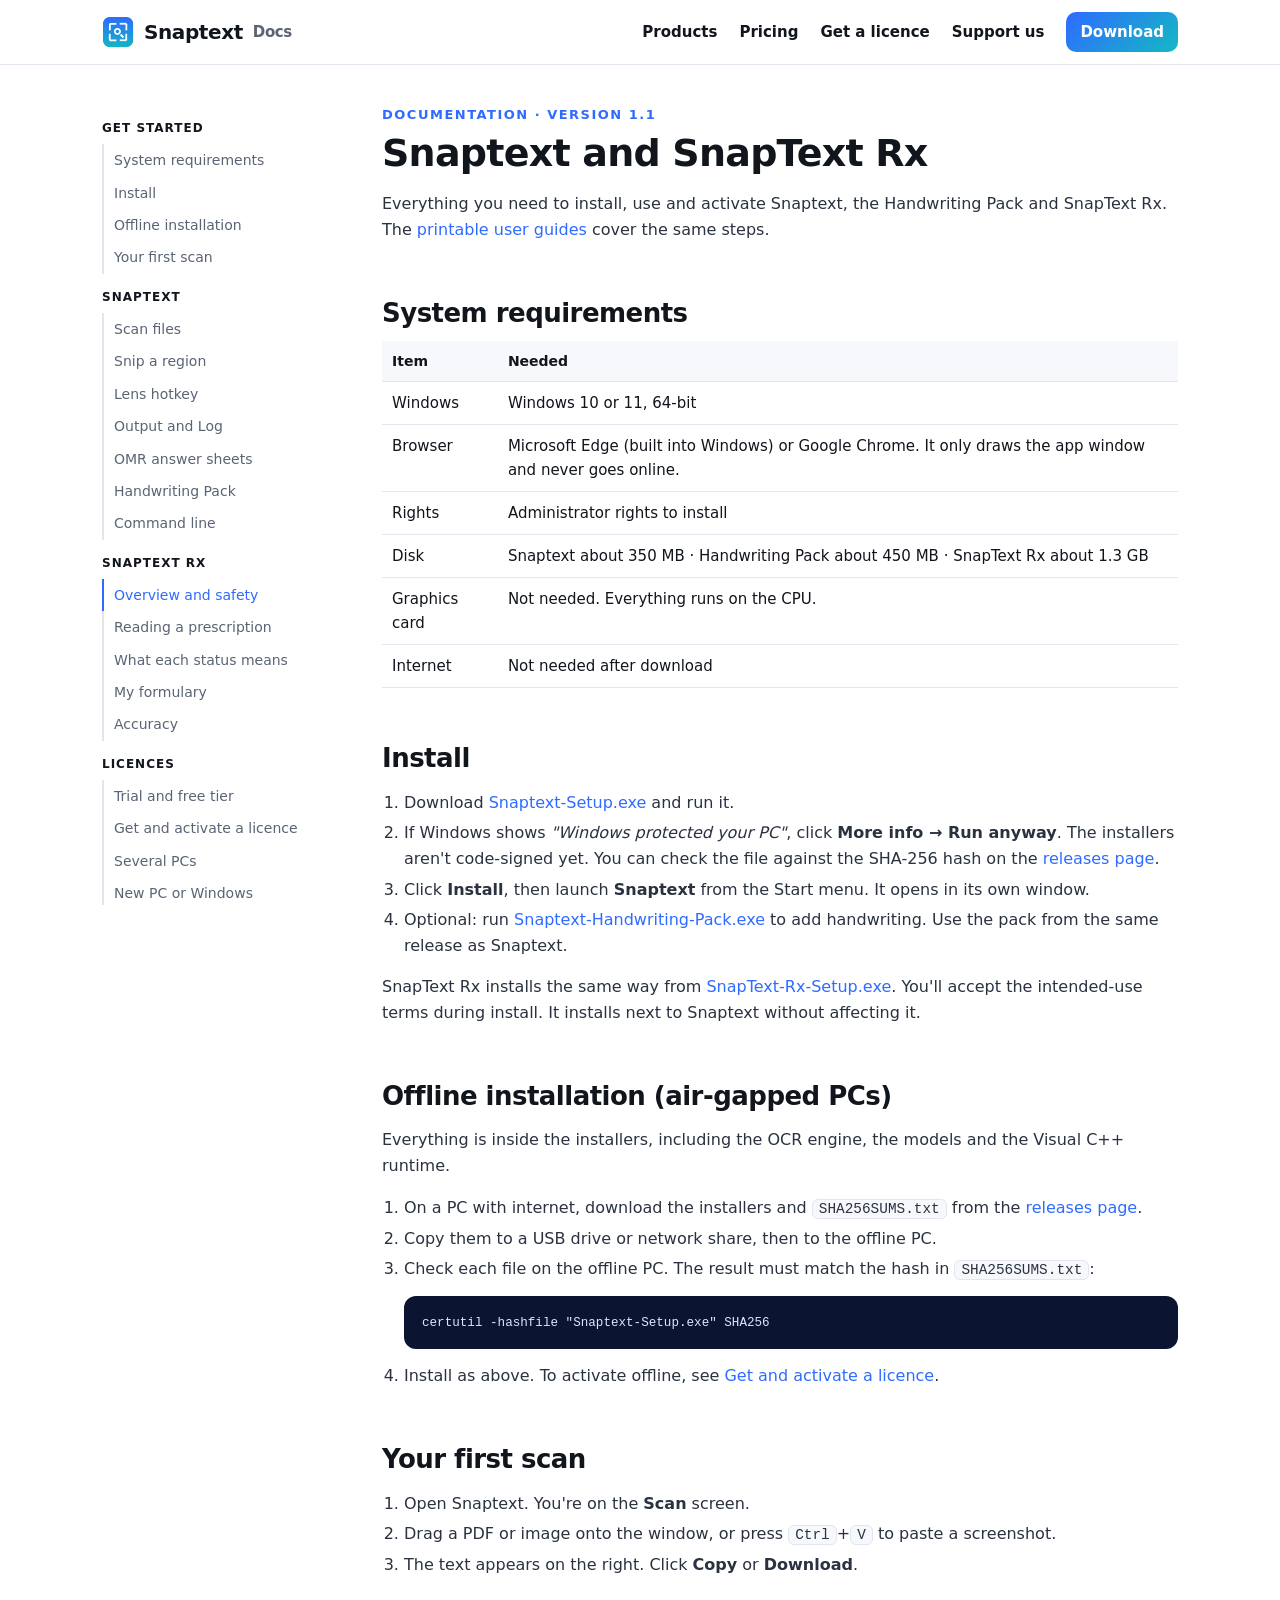
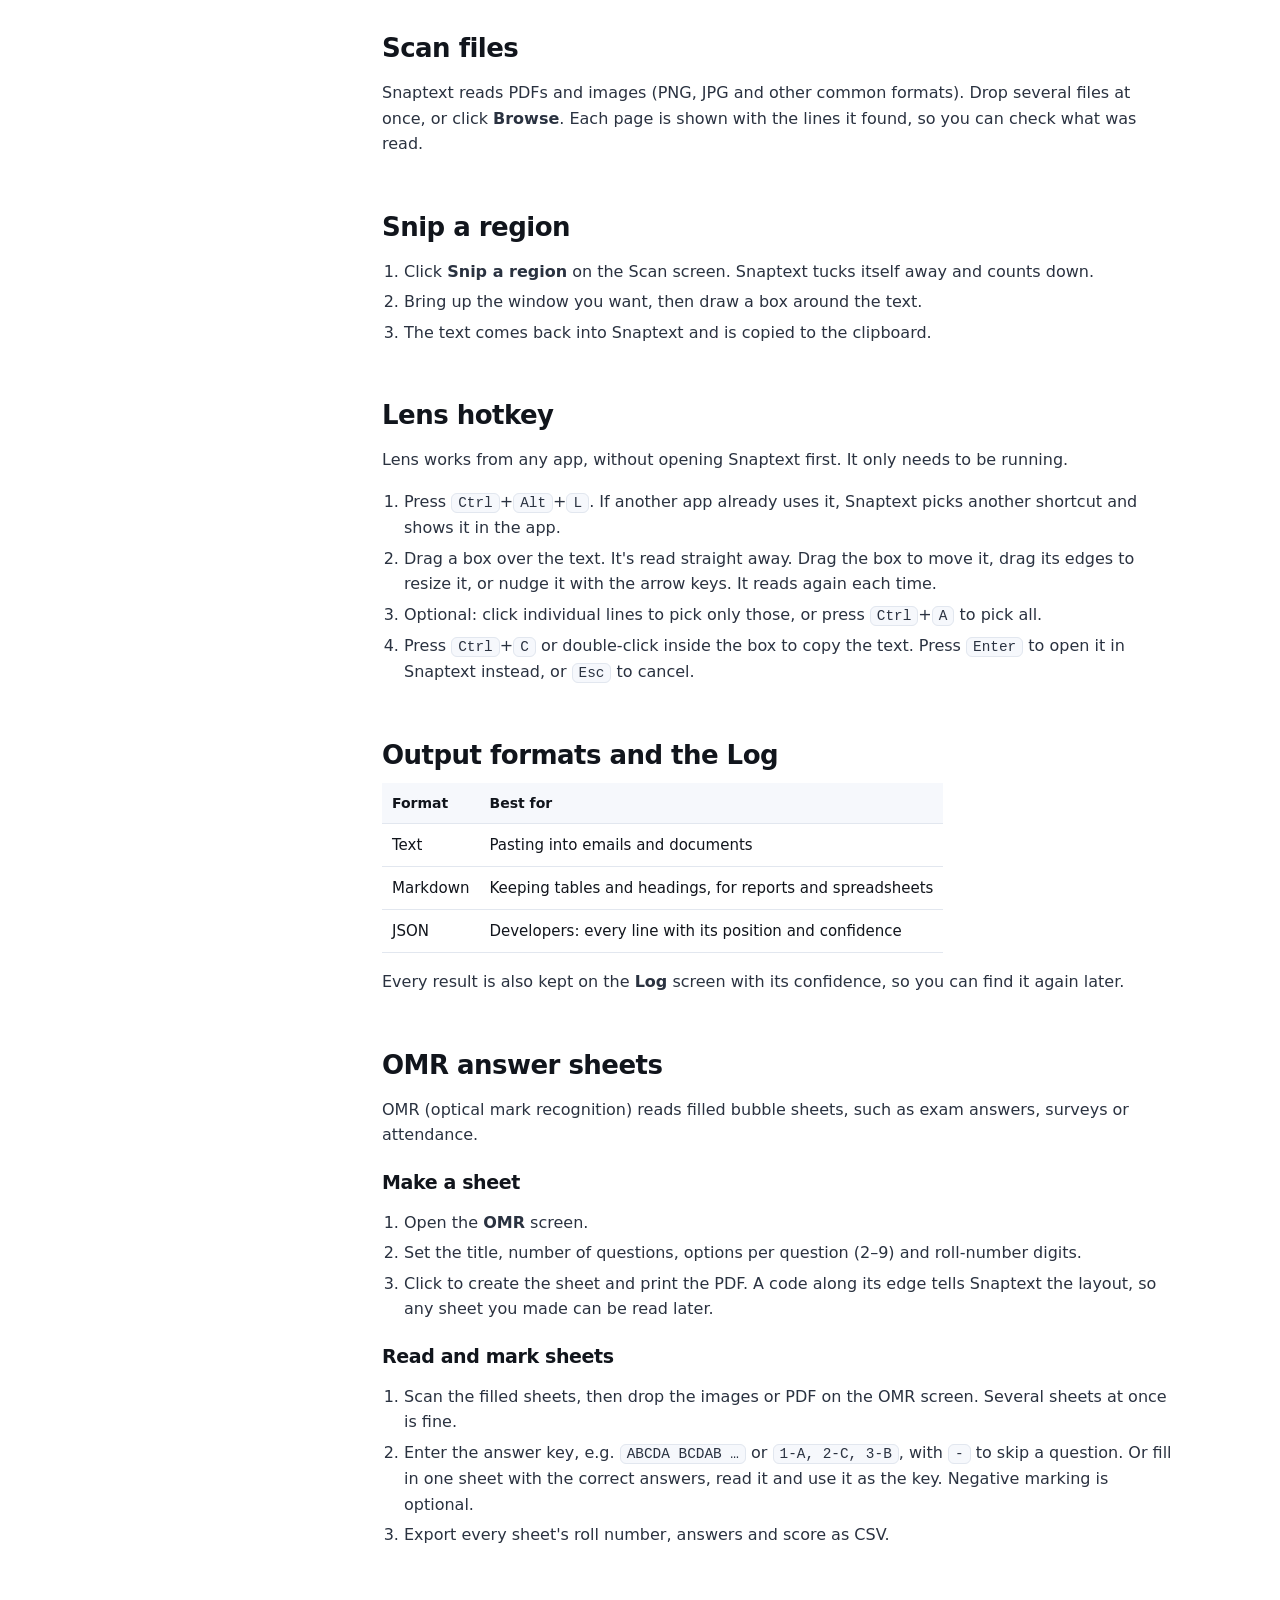
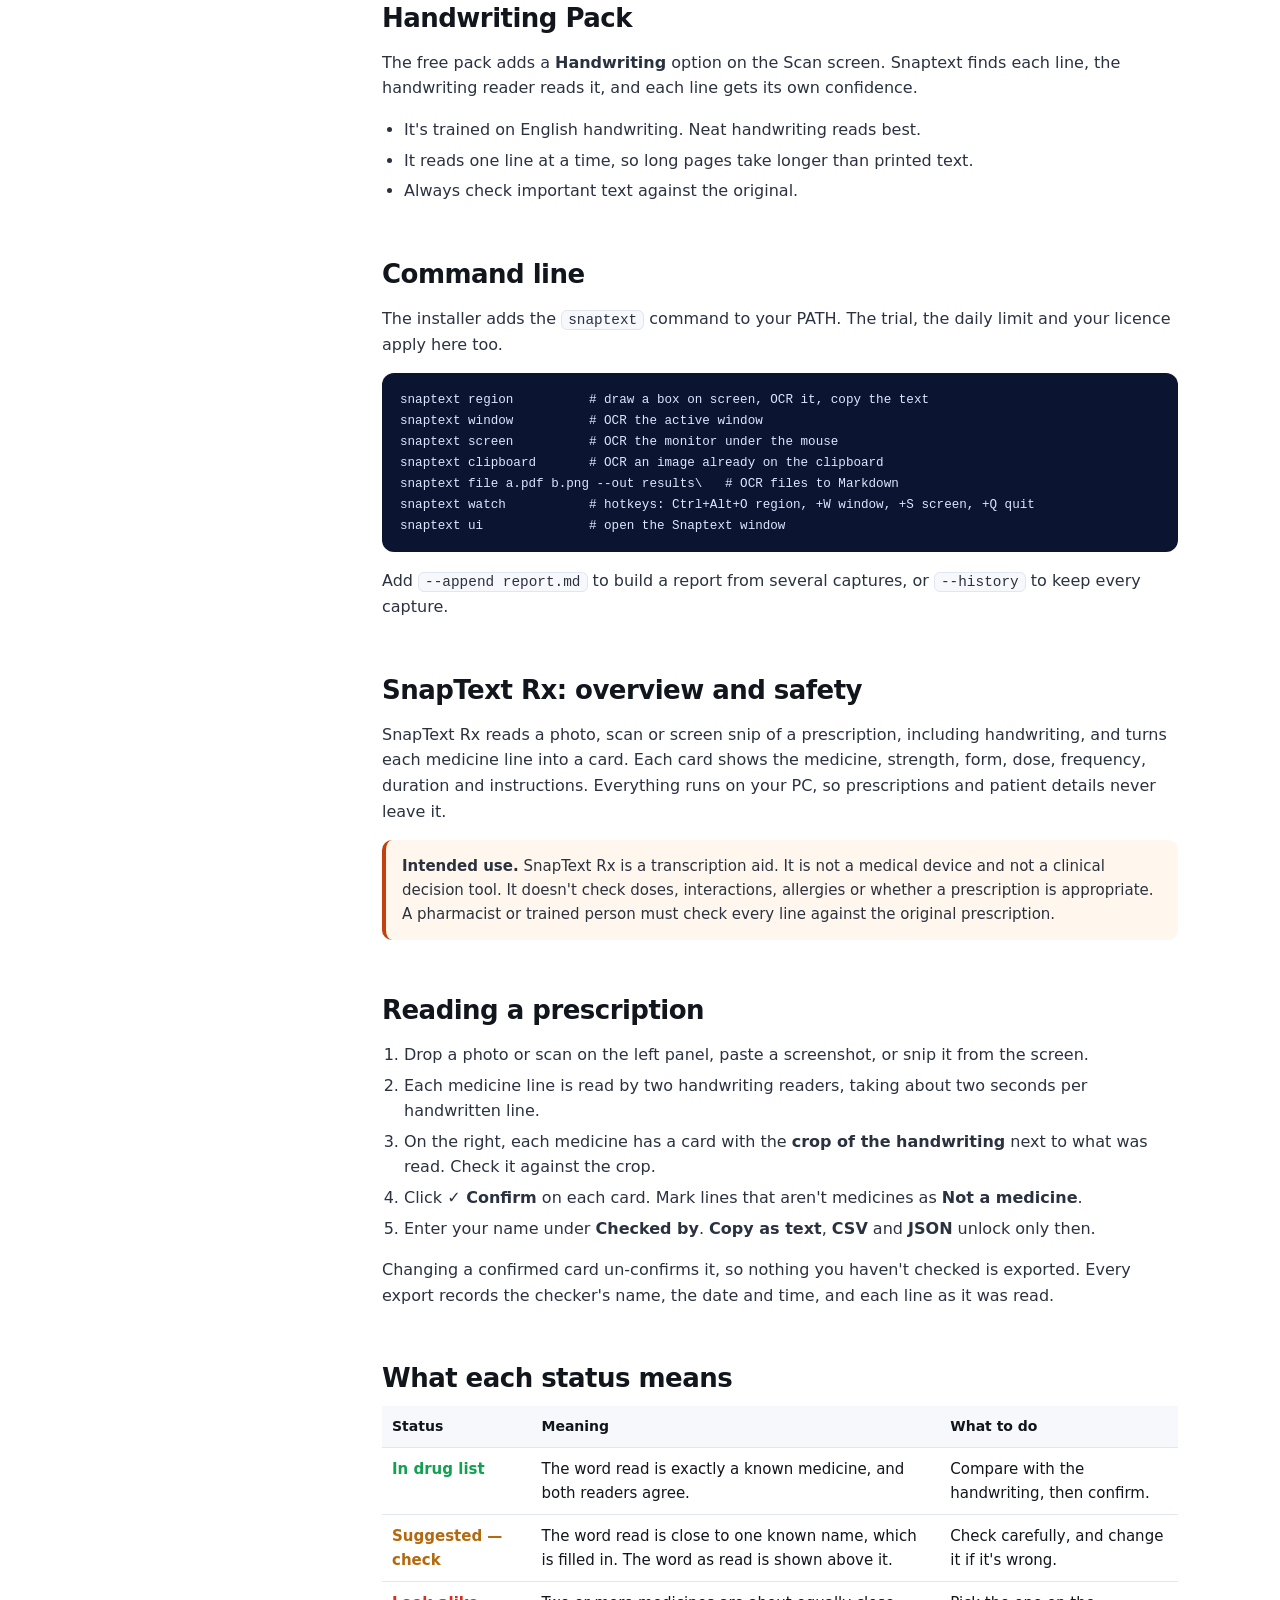
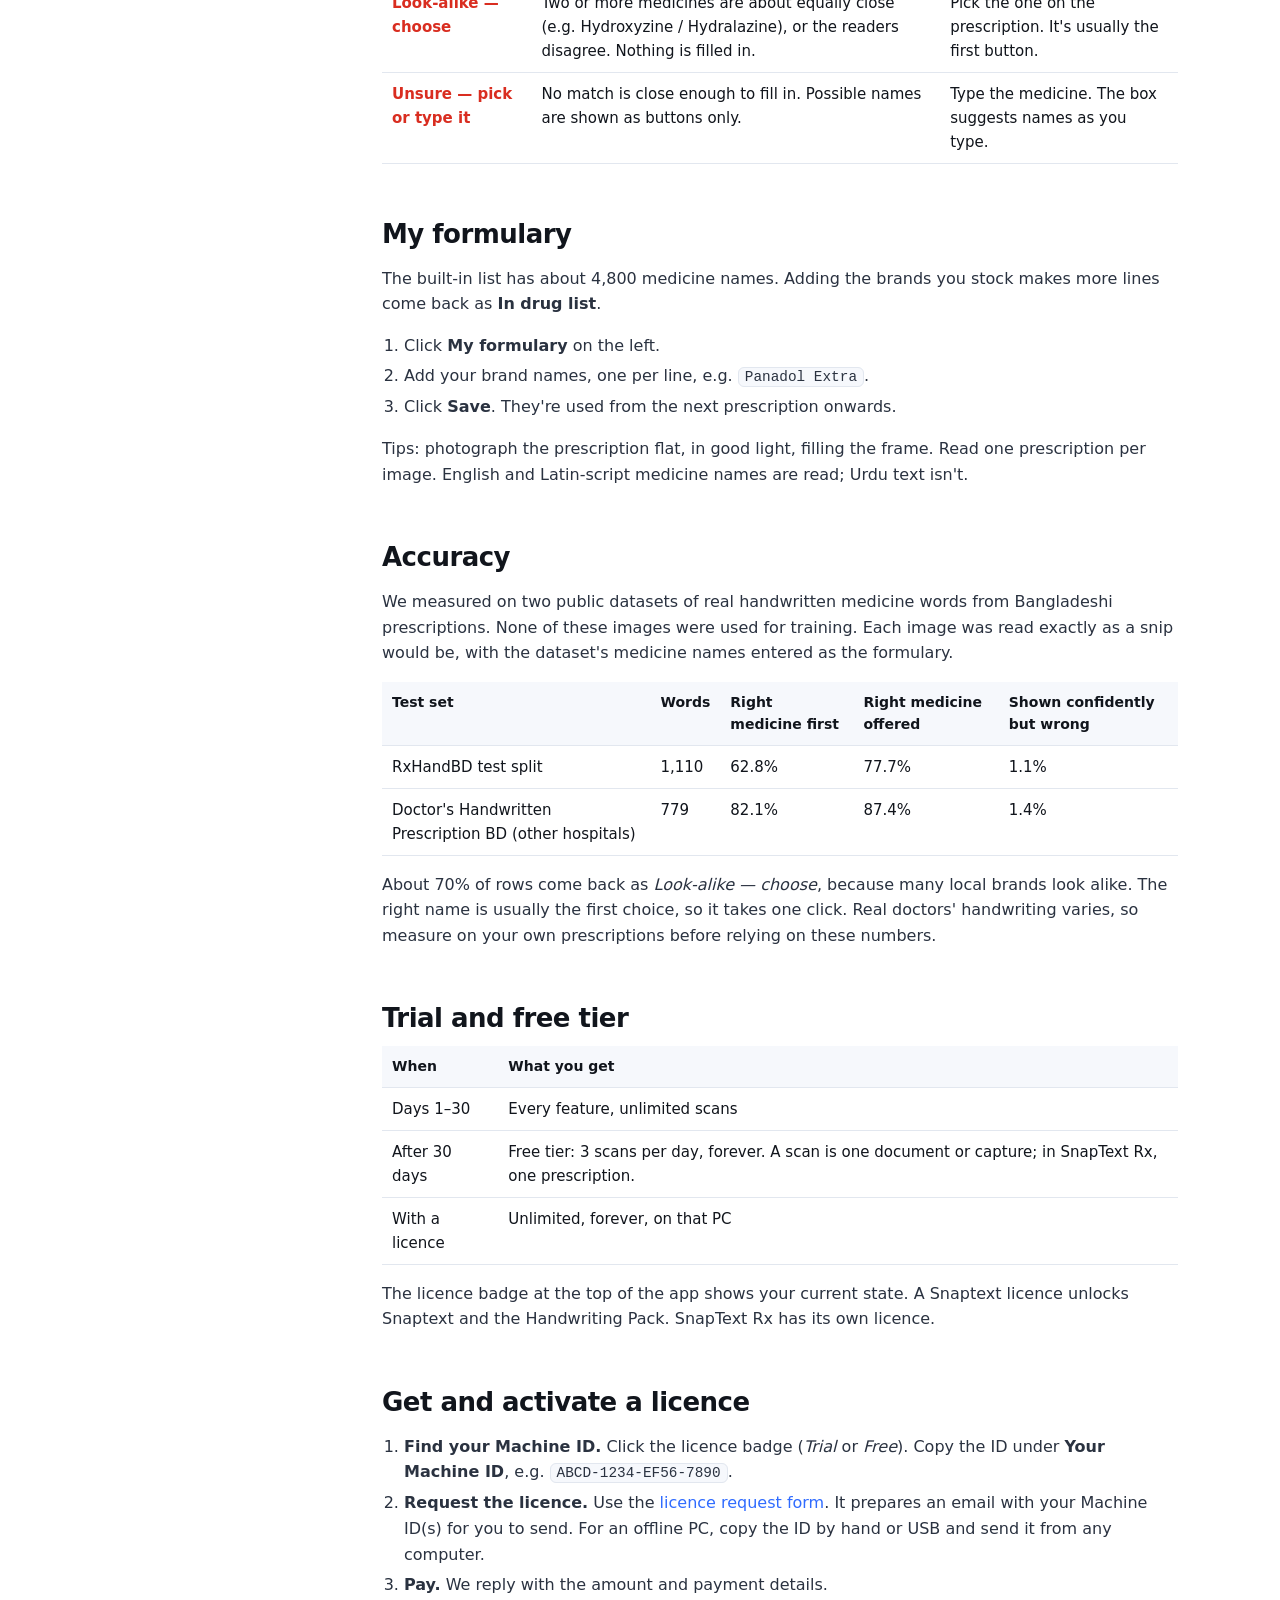
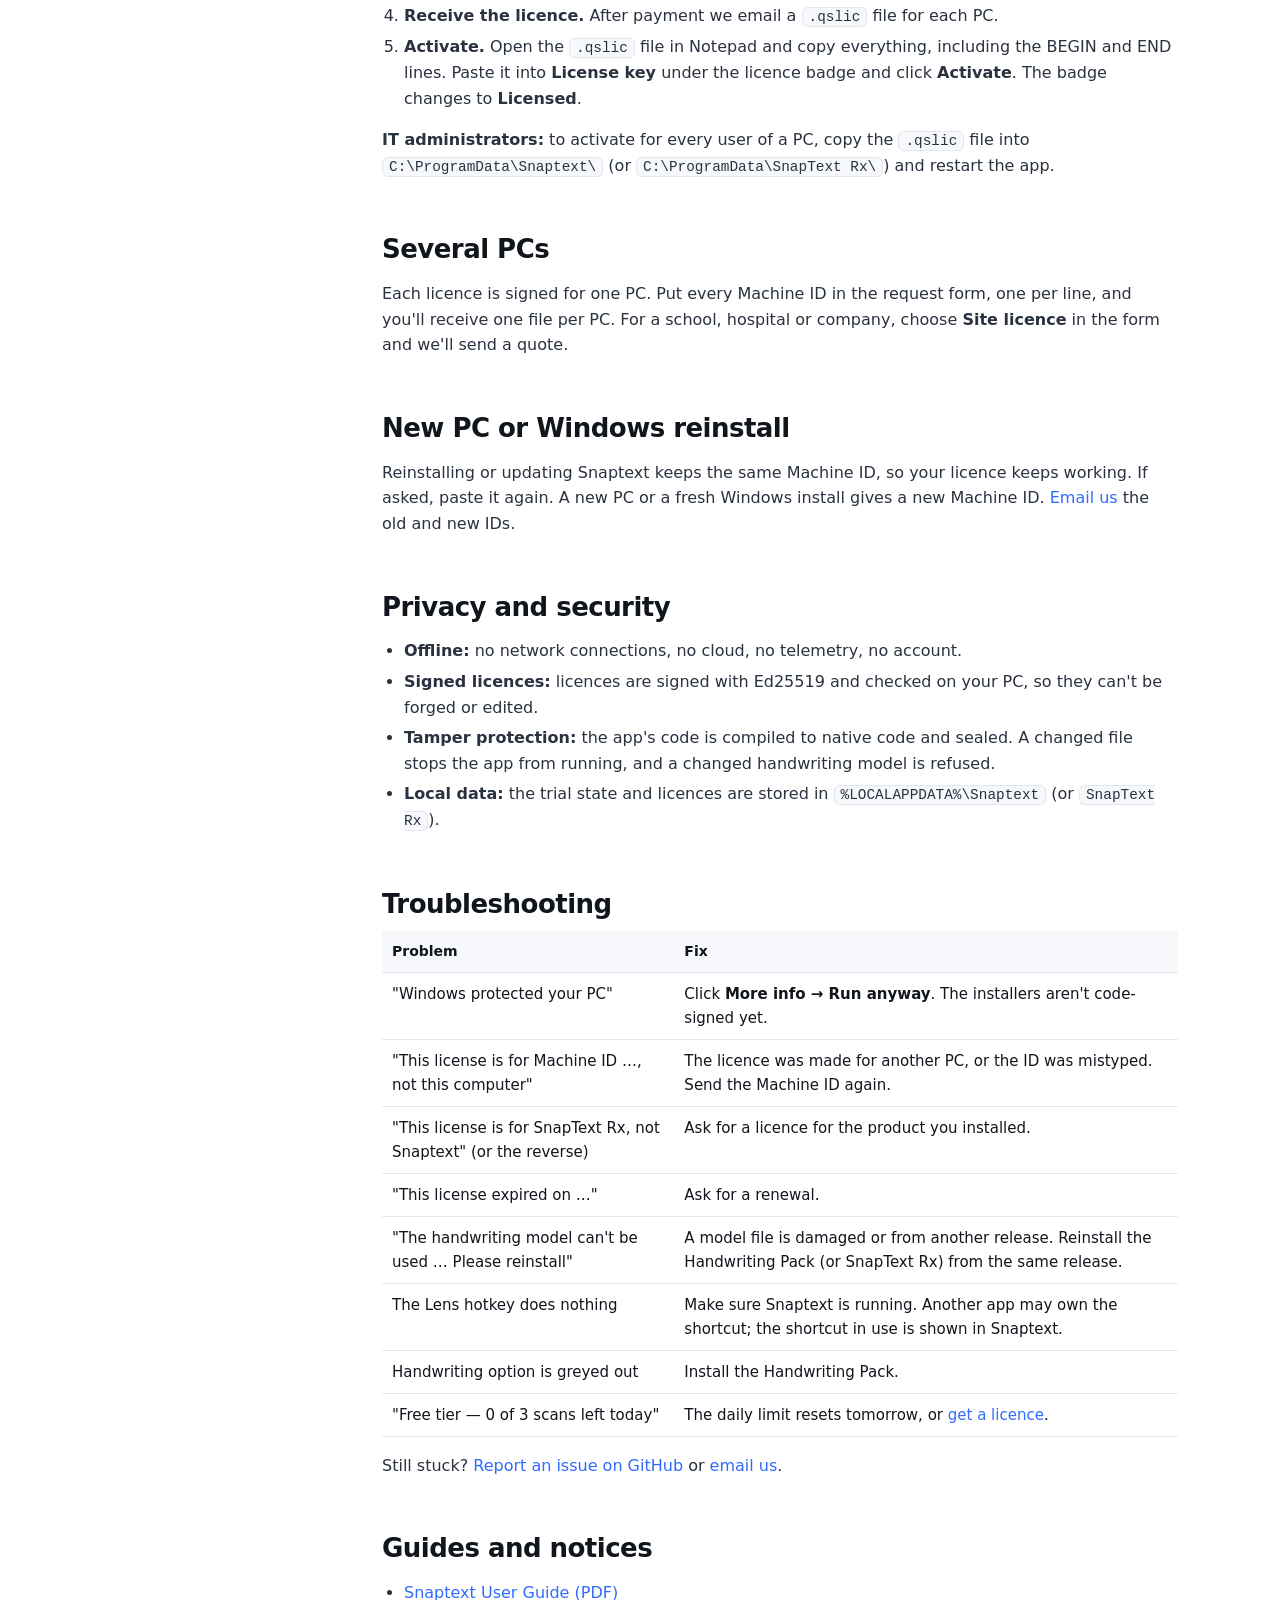
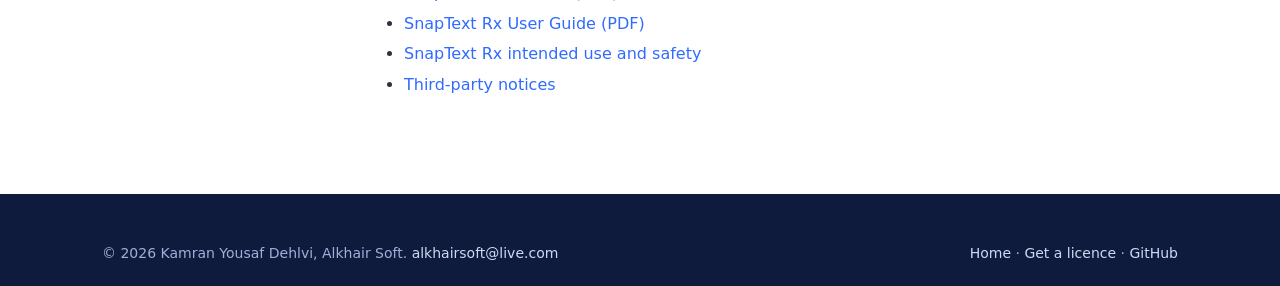
==== docs.html @ 280b3de2 "Snaptext website: products, documentation, licence requests, downloads" ====
<!doctype html>
<html lang="en">
<head>
<meta charset="utf-8">
<meta name="viewport" content="width=device-width, initial-scale=1">
<title>Snaptext documentation — install, capture, OMR, handwriting, SnapText Rx, licences</title>
<meta name="description" content="How to install and use Snaptext and SnapText Rx: screen capture, Lens, OMR answer sheets, handwriting, the snaptext command, offline installation and licence activation.">
<link rel="canonical" href="https://kamidehlvi1.github.io/snaptext/docs.html">
<meta property="og:title" content="Snaptext documentation">
<meta property="og:description" content="Install, capture, OMR, handwriting, SnapText Rx and licences, step by step.">
<meta property="og:image" content="https://kamidehlvi1.github.io/snaptext/assets/snaptext.png">
<meta name="theme-color" content="#0f1b3d">
<link rel="icon" href="assets/snaptext.png">
<link rel="stylesheet" href="assets/site.css?v=1.1.0">
<script src="assets/site.js?v=1.1.0" defer></script>
</head>
<body>

<nav class="top">
  <div class="wrap">
    <a class="brand" href="index.html"><img src="assets/snaptext.png" alt="">Snaptext <span class="muted" style="font-weight:600;font-size:15px">Docs</span></a>
    <button class="menu" aria-expanded="false" aria-label="Menu">Menu</button>
    <div class="links">
      <a href="index.html#products">Products</a>
      <a href="index.html#pricing">Pricing</a>
      <a href="index.html#licence">Get a licence</a>
      <a href="index.html#support">Support us</a>
      <a class="cta" href="index.html#download">Download</a>
    </div>
  </div>
</nav>

<div class="wrap docs">
  <aside class="toc" aria-label="Contents">
    <div class="grp">Get started</div>
    <a href="#requirements">System requirements</a>
    <a href="#install">Install</a>
    <a href="#offline">Offline installation</a>
    <a href="#first-scan">Your first scan</a>
    <div class="grp">Snaptext</div>
    <a href="#scan">Scan files</a>
    <a href="#snip">Snip a region</a>
    <a href="#lens">Lens hotkey</a>
    <a href="#formats">Output and Log</a>
    <a href="#omr">OMR answer sheets</a>
    <a href="#handwriting">Handwriting Pack</a>
    <a href="#cli">Command line</a>
    <div class="grp">SnapText Rx</div>
    <a href="#rx">Overview and safety</a>
    <a href="#rx-read">Reading a prescription</a>
    <a href="#rx-status">What each status means</a>
    <a href="#rx-formulary">My formulary</a>
    <a href="#rx-accuracy">Accuracy</a>
    <div class="grp">Licences</div>
    <a href="#trial">Trial and free tier</a>
    <a href="#activate">Get and activate a licence</a>
    <a href="#site">Several PCs</a>
    <a href="#moving">New PC or Windows</a>
    <div class="grp">More</div>
    <a href="#privacy">Privacy and security</a>
    <a href="#troubleshooting">Troubleshooting</a>
    <a href="#downloads">Guides and notices</a>
  </aside>

  <main class="doc">
    <div class="eyebrow">Documentation · version 1.1</div>
    <h1>Snaptext and SnapText Rx</h1>
    <p>Everything you need to install, use and activate Snaptext, the Handwriting Pack and SnapText Rx. The <a href="#downloads">printable user guides</a> cover the same steps.</p>

    <!-- ======================= GET STARTED ======================= -->
    <h2 id="requirements">System requirements</h2>
    <table>
      <tr><th>Item</th><th>Needed</th></tr>
      <tr><td>Windows</td><td>Windows 10 or 11, 64-bit</td></tr>
      <tr><td>Browser</td><td>Microsoft Edge (built into Windows) or Google Chrome. It only draws the app window and never goes online.</td></tr>
      <tr><td>Rights</td><td>Administrator rights to install</td></tr>
      <tr><td>Disk</td><td>Snaptext about 350 MB · Handwriting Pack about 450 MB · SnapText Rx about 1.3 GB</td></tr>
      <tr><td>Graphics card</td><td>Not needed. Everything runs on the CPU.</td></tr>
      <tr><td>Internet</td><td>Not needed after download</td></tr>
    </table>

    <h2 id="install">Install</h2>
    <ol>
      <li>Download <a data-dl="Snaptext-Setup.exe" href="#">Snaptext-Setup.exe</a> and run it.</li>
      <li>If Windows shows <i>"Windows protected your PC"</i>, click <b>More info → Run anyway</b>. The installers aren't code-signed yet. You can check the file against the SHA-256 hash on the <a data-gh="releases" href="#">releases page</a>.</li>
      <li>Click <b>Install</b>, then launch <b>Snaptext</b> from the Start menu. It opens in its own window.</li>
      <li>Optional: run <a data-dl="Snaptext-Handwriting-Pack.exe" href="#">Snaptext-Handwriting-Pack.exe</a> to add handwriting. Use the pack from the same release as Snaptext.</li>
    </ol>
    <p>SnapText Rx installs the same way from <a data-dl="SnapText-Rx-Setup.exe" href="#">SnapText-Rx-Setup.exe</a>. You'll accept the intended-use terms during install. It installs next to Snaptext without affecting it.</p>

    <h2 id="offline">Offline installation (air-gapped PCs)</h2>
    <p>Everything is inside the installers, including the OCR engine, the models and the Visual C++ runtime.</p>
    <ol>
      <li>On a PC with internet, download the installers and <code>SHA256SUMS.txt</code> from the <a data-gh="releases" href="#">releases page</a>.</li>
      <li>Copy them to a USB drive or network share, then to the offline PC.</li>
      <li>Check each file on the offline PC. The result must match the hash in <code>SHA256SUMS.txt</code>:
        <pre><code>certutil -hashfile "Snaptext-Setup.exe" SHA256</code></pre></li>
      <li>Install as above. To activate offline, see <a href="#activate">Get and activate a licence</a>.</li>
    </ol>

    <h2 id="first-scan">Your first scan</h2>
    <ol>
      <li>Open Snaptext. You're on the <b>Scan</b> screen.</li>
      <li>Drag a PDF or image onto the window, or press <kbd>Ctrl</kbd>+<kbd>V</kbd> to paste a screenshot.</li>
      <li>The text appears on the right. Click <b>Copy</b> or <b>Download</b>.</li>
    </ol>

    <!-- ======================= SNAPTEXT ======================= -->
    <h2 id="scan">Scan files</h2>
    <p>Snaptext reads PDFs and images (PNG, JPG and other common formats). Drop several files at once, or click <b>Browse</b>. Each page is shown with the lines it found, so you can check what was read.</p>

    <h2 id="snip">Snip a region</h2>
    <ol>
      <li>Click <b>Snip a region</b> on the Scan screen. Snaptext tucks itself away and counts down.</li>
      <li>Bring up the window you want, then draw a box around the text.</li>
      <li>The text comes back into Snaptext and is copied to the clipboard.</li>
    </ol>

    <h2 id="lens">Lens hotkey</h2>
    <p>Lens works from any app, without opening Snaptext first. It only needs to be running.</p>
    <ol>
      <li>Press <kbd>Ctrl</kbd>+<kbd>Alt</kbd>+<kbd>L</kbd>. If another app already uses it, Snaptext picks another shortcut and shows it in the app.</li>
      <li>Drag a box over the text. It's read straight away. Drag the box to move it, drag its edges to resize it, or nudge it with the arrow keys. It reads again each time.</li>
      <li>Optional: click individual lines to pick only those, or press <kbd>Ctrl</kbd>+<kbd>A</kbd> to pick all.</li>
      <li>Press <kbd>Ctrl</kbd>+<kbd>C</kbd> or double-click inside the box to copy the text. Press <kbd>Enter</kbd> to open it in Snaptext instead, or <kbd>Esc</kbd> to cancel.</li>
    </ol>

    <h2 id="formats">Output formats and the Log</h2>
    <table>
      <tr><th>Format</th><th>Best for</th></tr>
      <tr><td>Text</td><td>Pasting into emails and documents</td></tr>
      <tr><td>Markdown</td><td>Keeping tables and headings, for reports and spreadsheets</td></tr>
      <tr><td>JSON</td><td>Developers: every line with its position and confidence</td></tr>
    </table>
    <p>Every result is also kept on the <b>Log</b> screen with its confidence, so you can find it again later.</p>

    <h2 id="omr">OMR answer sheets</h2>
    <p>OMR (optical mark recognition) reads filled bubble sheets, such as exam answers, surveys or attendance.</p>
    <h3>Make a sheet</h3>
    <ol>
      <li>Open the <b>OMR</b> screen.</li>
      <li>Set the title, number of questions, options per question (2–9) and roll-number digits.</li>
      <li>Click to create the sheet and print the PDF. A code along its edge tells Snaptext the layout, so any sheet you made can be read later.</li>
    </ol>
    <h3>Read and mark sheets</h3>
    <ol>
      <li>Scan the filled sheets, then drop the images or PDF on the OMR screen. Several sheets at once is fine.</li>
      <li>Enter the answer key, e.g. <code>ABCDA BCDAB …</code> or <code>1-A, 2-C, 3-B</code>, with <code>-</code> to skip a question. Or fill in one sheet with the correct answers, read it and use it as the key. Negative marking is optional.</li>
      <li>Export every sheet's roll number, answers and score as CSV.</li>
    </ol>

    <h2 id="handwriting">Handwriting Pack</h2>
    <p>The free pack adds a <b>Handwriting</b> option on the Scan screen. Snaptext finds each line, the handwriting reader reads it, and each line gets its own confidence.</p>
    <ul>
      <li>It's trained on English handwriting. Neat handwriting reads best.</li>
      <li>It reads one line at a time, so long pages take longer than printed text.</li>
      <li>Always check important text against the original.</li>
    </ul>

    <h2 id="cli">Command line</h2>
    <p>The installer adds the <code>snaptext</code> command to your PATH. The trial, the daily limit and your licence apply here too.</p>
<pre><code>snaptext region          # draw a box on screen, OCR it, copy the text
snaptext window          # OCR the active window
snaptext screen          # OCR the monitor under the mouse
snaptext clipboard       # OCR an image already on the clipboard
snaptext file a.pdf b.png --out results\   # OCR files to Markdown
snaptext watch           # hotkeys: Ctrl+Alt+O region, +W window, +S screen, +Q quit
snaptext ui              # open the Snaptext window</code></pre>
    <p>Add <code>--append report.md</code> to build a report from several captures, or <code>--history</code> to keep every capture.</p>

    <!-- ======================= RX ======================= -->
    <h2 id="rx">SnapText Rx: overview and safety</h2>
    <p>SnapText Rx reads a photo, scan or screen snip of a prescription, including handwriting, and turns each medicine line into a card. Each card shows the medicine, strength, form, dose, frequency, duration and instructions. Everything runs on your PC, so prescriptions and patient details never leave it.</p>
    <p class="notice"><b>Intended use.</b> SnapText Rx is a transcription aid. It is not a medical device and not a clinical decision tool. It doesn't check doses, interactions, allergies or whether a prescription is appropriate. A pharmacist or trained person must check every line against the original prescription.</p>

    <h2 id="rx-read">Reading a prescription</h2>
    <ol>
      <li>Drop a photo or scan on the left panel, paste a screenshot, or snip it from the screen.</li>
      <li>Each medicine line is read by two handwriting readers, taking about two seconds per handwritten line.</li>
      <li>On the right, each medicine has a card with the <b>crop of the handwriting</b> next to what was read. Check it against the crop.</li>
      <li>Click <b>✓ Confirm</b> on each card. Mark lines that aren't medicines as <b>Not a medicine</b>.</li>
      <li>Enter your name under <b>Checked by</b>. <b>Copy as text</b>, <b>CSV</b> and <b>JSON</b> unlock only then.</li>
    </ol>
    <p>Changing a confirmed card un-confirms it, so nothing you haven't checked is exported. Every export records the checker's name, the date and time, and each line as it was read.</p>

    <h2 id="rx-status">What each status means</h2>
    <table>
      <tr><th>Status</th><th>Meaning</th><th>What to do</th></tr>
      <tr><td><b style="color:#12a150">In drug list</b></td><td>The word read is exactly a known medicine, and both readers agree.</td><td>Compare with the handwriting, then confirm.</td></tr>
      <tr><td><b style="color:#b4690e">Suggested — check</b></td><td>The word read is close to one known name, which is filled in. The word as read is shown above it.</td><td>Check carefully, and change it if it's wrong.</td></tr>
      <tr><td><b style="color:#d92d20">Look-alike — choose</b></td><td>Two or more medicines are about equally close (e.g. Hydroxyzine / Hydralazine), or the readers disagree. Nothing is filled in.</td><td>Pick the one on the prescription. It's usually the first button.</td></tr>
      <tr><td><b style="color:#d92d20">Unsure — pick or type it</b></td><td>No match is close enough to fill in. Possible names are shown as buttons only.</td><td>Type the medicine. The box suggests names as you type.</td></tr>
    </table>

    <h2 id="rx-formulary">My formulary</h2>
    <p>The built-in list has about 4,800 medicine names. Adding the brands you stock makes more lines come back as <b>In drug list</b>.</p>
    <ol>
      <li>Click <b>My formulary</b> on the left.</li>
      <li>Add your brand names, one per line, e.g. <code>Panadol Extra</code>.</li>
      <li>Click <b>Save</b>. They're used from the next prescription onwards.</li>
    </ol>
    <p>Tips: photograph the prescription flat, in good light, filling the frame. Read one prescription per image. English and Latin-script medicine names are read; Urdu text isn't.</p>

    <h2 id="rx-accuracy">Accuracy</h2>
    <p>We measured on two public datasets of real handwritten medicine words from Bangladeshi prescriptions. None of these images were used for training. Each image was read exactly as a snip would be, with the dataset's medicine names entered as the formulary.</p>
    <table>
      <tr><th>Test set</th><th>Words</th><th>Right medicine first</th><th>Right medicine offered</th><th>Shown confidently but wrong</th></tr>
      <tr><td>RxHandBD test split</td><td>1,110</td><td>62.8%</td><td>77.7%</td><td>1.1%</td></tr>
      <tr><td>Doctor's Handwritten Prescription BD (other hospitals)</td><td>779</td><td>82.1%</td><td>87.4%</td><td>1.4%</td></tr>
    </table>
    <p>About 70% of rows come back as <i>Look-alike — choose</i>, because many local brands look alike. The right name is usually the first choice, so it takes one click. Real doctors' handwriting varies, so measure on your own prescriptions before relying on these numbers.</p>

    <!-- ======================= LICENCES ======================= -->
    <h2 id="trial">Trial and free tier</h2>
    <table>
      <tr><th>When</th><th>What you get</th></tr>
      <tr><td>Days 1–30</td><td>Every feature, unlimited scans</td></tr>
      <tr><td>After 30 days</td><td>Free tier: 3 scans per day, forever. A scan is one document or capture; in SnapText Rx, one prescription.</td></tr>
      <tr><td>With a licence</td><td>Unlimited, forever, on that PC</td></tr>
    </table>
    <p>The licence badge at the top of the app shows your current state. A Snaptext licence unlocks Snaptext and the Handwriting Pack. SnapText Rx has its own licence.</p>

    <h2 id="activate">Get and activate a licence</h2>
    <ol>
      <li><b>Find your Machine ID.</b> Click the licence badge (<i>Trial</i> or <i>Free</i>). Copy the ID under <b>Your Machine ID</b>, e.g. <code>ABCD-1234-EF56-7890</code>.</li>
      <li><b>Request the licence.</b> Use the <a href="index.html#licence">licence request form</a>. It prepares an email with your Machine ID(s) for you to send. For an offline PC, copy the ID by hand or USB and send it from any computer.</li>
      <li><b>Pay.</b> We reply with the amount and payment details.</li>
      <li><b>Receive the licence.</b> After payment we email a <code>.qslic</code> file for each PC.</li>
      <li><b>Activate.</b> Open the <code>.qslic</code> file in Notepad and copy everything, including the BEGIN and END lines. Paste it into <b>License key</b> under the licence badge and click <b>Activate</b>. The badge changes to <b>Licensed</b>.</li>
    </ol>
    <p><b>IT administrators:</b> to activate for every user of a PC, copy the <code>.qslic</code> file into <code>C:\ProgramData\Snaptext\</code> (or <code>C:\ProgramData\SnapText Rx\</code>) and restart the app.</p>

    <h2 id="site">Several PCs</h2>
    <p>Each licence is signed for one PC. Put every Machine ID in the request form, one per line, and you'll receive one file per PC. For a school, hospital or company, choose <b>Site licence</b> in the form and we'll send a quote.</p>

    <h2 id="moving">New PC or Windows reinstall</h2>
    <p>Reinstalling or updating Snaptext keeps the same Machine ID, so your licence keeps working. If asked, paste it again. A new PC or a fresh Windows install gives a new Machine ID. <a data-mail="Snaptext licence transfer" href="#">Email us</a> the old and new IDs.</p>

    <!-- ======================= MORE ======================= -->
    <h2 id="privacy">Privacy and security</h2>
    <ul>
      <li><b>Offline:</b> no network connections, no cloud, no telemetry, no account.</li>
      <li><b>Signed licences:</b> licences are signed with Ed25519 and checked on your PC, so they can't be forged or edited.</li>
      <li><b>Tamper protection:</b> the app's code is compiled to native code and sealed. A changed file stops the app from running, and a changed handwriting model is refused.</li>
      <li><b>Local data:</b> the trial state and licences are stored in <code>%LOCALAPPDATA%\Snaptext</code> (or <code>SnapText Rx</code>).</li>
    </ul>

    <h2 id="troubleshooting">Troubleshooting</h2>
    <table>
      <tr><th>Problem</th><th>Fix</th></tr>
      <tr><td>"Windows protected your PC"</td><td>Click <b>More info → Run anyway</b>. The installers aren't code-signed yet.</td></tr>
      <tr><td>"This license is for Machine ID …, not this computer"</td><td>The licence was made for another PC, or the ID was mistyped. Send the Machine ID again.</td></tr>
      <tr><td>"This license is for SnapText Rx, not Snaptext" (or the reverse)</td><td>Ask for a licence for the product you installed.</td></tr>
      <tr><td>"This license expired on …"</td><td>Ask for a renewal.</td></tr>
      <tr><td>"The handwriting model can't be used … Please reinstall"</td><td>A model file is damaged or from another release. Reinstall the Handwriting Pack (or SnapText Rx) from the same release.</td></tr>
      <tr><td>The Lens hotkey does nothing</td><td>Make sure Snaptext is running. Another app may own the shortcut; the shortcut in use is shown in Snaptext.</td></tr>
      <tr><td>Handwriting option is greyed out</td><td>Install the Handwriting Pack.</td></tr>
      <tr><td>"Free tier — 0 of 3 scans left today"</td><td>The daily limit resets tomorrow, or <a href="index.html#licence">get a licence</a>.</td></tr>
    </table>
    <p>Still stuck? <a data-gh="issues" href="#">Report an issue on GitHub</a> or <a data-mail="Snaptext help" href="#">email us</a>.</p>

    <h2 id="downloads">Guides and notices</h2>
    <ul>
      <li><a href="downloads/Snaptext-User-Guide.pdf">Snaptext User Guide (PDF)</a></li>
      <li><a href="downloads/SnapText-Rx-User-Guide.pdf">SnapText Rx User Guide (PDF)</a></li>
      <li><a href="downloads/SnapText-Rx-Intended-Use-and-Safety.txt">SnapText Rx intended use and safety</a></li>
      <li><a href="downloads/THIRD-PARTY-NOTICES.txt">Third-party notices</a></li>
    </ul>
  </main>
</div>

<footer>
  <div class="wrap">
    <div class="legal" style="border:0;margin:0;padding:0">
      <span>© <span class="yr"></span> Kamran Yousaf Dehlvi, Alkhair Soft. <a data-mail="Snaptext" href="#" style="display:inline"></a></span>
      <span><a href="index.html" style="display:inline">Home</a> · <a href="index.html#licence" style="display:inline">Get a licence</a> · <a data-gh="profile" href="#" style="display:inline">GitHub</a></span>
    </div>
  </div>
</footer>
</body>
</html>
---- assets/site.css ----
/* Snaptext website — shared styles for index.html and docs.html */
:root{
  --brand:#2f6bff; --brand2:#14b8c4; --rx:#0f9d76; --navy:#0f1b3d; --ink:#11151c; --muted:#5a6475;
  --line:#e2e7ef; --bg:#ffffff; --soft:#eef3fe; --soft2:#f6f8fc; --good:#12a150; --bad:#c2410c;
  --grad:linear-gradient(135deg,#2f6bff 0%,#14b8c4 100%);
  --gradrx:linear-gradient(135deg,#0f9d76 0%,#14b8c4 100%);
  --shadow:0 1px 2px rgba(16,24,40,.06),0 24px 48px -24px rgba(16,24,40,.28);
  --mono:ui-monospace,"Cascadia Code",Consolas,monospace;
}
*{box-sizing:border-box}
html{scroll-behavior:smooth}
body{margin:0;background:var(--bg);color:var(--ink);font:16px/1.6 "Inter","Segoe UI",system-ui,sans-serif;-webkit-font-smoothing:antialiased;overflow-x:hidden}
a{color:var(--brand);text-decoration:none}
a:hover{text-decoration:underline}
img{max-width:100%}
code,kbd{font-family:var(--mono);font-size:.9em;background:var(--soft2);border:1px solid var(--line);border-radius:6px;padding:1px 6px}
pre{font-family:var(--mono);font-size:14px;background:#0b1430;color:#dbe6ff;border-radius:12px;padding:16px 18px;overflow-x:auto;line-height:1.5}
pre code{background:none;border:0;padding:0;color:inherit}
.wrap{max-width:1120px;margin:0 auto;padding:0 16px}
@media(min-width:720px){.wrap{padding:0 22px}}
h1,h2,h3{line-height:1.15;letter-spacing:-.02em;margin:0}
section{padding:80px 0}
@media(max-width:720px){section{padding:56px 0}}
.eyebrow{font-size:13px;font-weight:800;letter-spacing:1.5px;text-transform:uppercase;color:var(--brand)}
.eyebrow.rx{color:var(--rx)}
.muted{color:var(--muted)}
.center{text-align:center}

/* buttons */
.btn{display:inline-flex;align-items:center;justify-content:center;gap:8px;border-radius:12px;padding:12px 20px;font-weight:700;font-size:15px;cursor:pointer;border:1px solid transparent;transition:.15s;font-family:inherit;text-decoration:none!important;line-height:1.2}
.btn.primary{background:var(--grad);color:#fff;box-shadow:0 10px 24px -10px rgba(47,107,255,.6)}
.btn.primary:hover{filter:brightness(1.06)}
.btn.rx{background:var(--gradrx);color:#fff;box-shadow:0 10px 24px -10px rgba(15,157,118,.55)}
.btn.ghost{background:rgba(255,255,255,.08);color:#fff;border-color:rgba(255,255,255,.35)}
.btn.ghost:hover{background:rgba(255,255,255,.16)}
.btn.line{background:#fff;color:var(--ink);border-color:var(--line)}
.btn.line:hover{border-color:var(--brand);color:var(--brand)}
.btn.dark{background:var(--ink);color:#fff}
.btn.small{padding:8px 14px;font-size:14px;border-radius:10px}
.btn svg{width:18px;height:18px;flex:none}
.btn[aria-disabled="true"]{opacity:.5;pointer-events:none}

/* nav */
nav.top{position:sticky;top:0;z-index:50;background:rgba(255,255,255,.9);backdrop-filter:blur(10px);border-bottom:1px solid var(--line)}
nav.top .wrap{display:flex;align-items:center;gap:18px;height:64px}
.brand{display:flex;align-items:center;gap:10px;font-weight:800;font-size:20px;letter-spacing:-.4px;color:var(--ink)!important;text-decoration:none!important}
.brand img{width:32px;height:32px;border-radius:9px}
nav.top .links{margin-left:auto;display:flex;align-items:center;gap:22px}
nav.top .links a{color:var(--ink);font-weight:600;font-size:15px}
nav.top .links a.cta{color:#fff;background:var(--grad);padding:8px 14px;border-radius:10px;text-decoration:none}
nav.top .menu{display:none;margin-left:auto;background:none;border:1px solid var(--line);border-radius:10px;padding:7px 10px;font:inherit;font-weight:700;cursor:pointer;color:var(--ink)}
@media(max-width:860px){
  nav.top .menu{display:block}
  nav.top .links{display:none;position:absolute;top:64px;left:0;right:0;background:#fff;border-bottom:1px solid var(--line);flex-direction:column;align-items:stretch;gap:0;padding:8px 16px 16px}
  nav.top .links a{padding:10px 0;border-bottom:1px solid var(--soft2)}
  nav.top .links a.cta{text-align:center;margin-top:10px;border:0}
  nav.top.open .links{display:flex}
}

/* hero */
.hero{background:radial-gradient(1200px 500px at 70% -10%,#1b3a7a 0%,var(--navy) 60%);color:#fff;padding:64px 0 84px;overflow:hidden}
.hero .wrap{display:grid;grid-template-columns:1.05fr .95fr;gap:48px;align-items:center}
.hero h1{font-size:50px;font-weight:800;margin:14px 0 18px}
.hero p.lead{font-size:19px;color:#cdd9f3;margin:0 0 26px;max-width:540px}
.hero .cta-row{display:flex;gap:12px;flex-wrap:wrap}
.hero .chips{display:flex;gap:16px;flex-wrap:wrap;margin-top:24px;color:#9fb0d8;font-size:14px}
.hero .chips span{display:inline-flex;align-items:center;gap:7px}
.hero .chips svg{width:16px;height:16px;color:var(--brand2)}
.hero .eyebrow{color:#7fb2ff}
.device{background:#0b1430;border:1px solid rgba(255,255,255,.12);border-radius:16px;padding:10px;box-shadow:var(--shadow)}
.device .bar{display:flex;gap:6px;padding:6px 8px 10px}
.device .bar i{width:11px;height:11px;border-radius:50%;background:#44507a;display:block}
.device img{width:100%;border-radius:9px;display:block}
@media(max-width:900px){.hero .wrap{grid-template-columns:1fr;gap:34px}.hero h1{font-size:36px}.hero p.lead{font-size:17px}}

/* section heads */
.head{text-align:center;max-width:740px;margin:0 auto 48px}
.head h2{font-size:36px;font-weight:800;margin:12px 0 10px}
.head p{color:var(--muted);font-size:18px;margin:0}
@media(max-width:720px){.head h2{font-size:28px}.head p{font-size:16px}}

/* cards */
.grid3{display:grid;grid-template-columns:repeat(3,1fr);gap:20px}
.grid2{display:grid;grid-template-columns:repeat(2,1fr);gap:20px}
@media(max-width:900px){.grid3{grid-template-columns:1fr 1fr}}
@media(max-width:640px){.grid3,.grid2{grid-template-columns:1fr}}
.card{background:#fff;border:1px solid var(--line);border-radius:16px;padding:24px;box-shadow:var(--shadow)}
.ic{width:46px;height:46px;border-radius:12px;display:grid;place-items:center;background:var(--soft);color:var(--brand);margin-bottom:14px}
.ic.rx{background:#e6f6f1;color:var(--rx)}
.ic svg{width:24px;height:24px}
.card h3{font-size:19px;margin:0 0 7px}
.card p{color:var(--muted);font-size:15px;margin:0}
.tag{display:inline-block;font-size:12px;font-weight:800;letter-spacing:.5px;text-transform:uppercase;border-radius:99px;padding:3px 10px;background:var(--soft);color:var(--brand)}
.tag.new{background:#fff4e5;color:#b45309}
.tag.rx{background:#e6f6f1;color:var(--rx)}

/* products */
.products{display:grid;grid-template-columns:repeat(3,1fr);gap:20px;align-items:stretch}
@media(max-width:900px){.products{grid-template-columns:1fr}}
.product{display:flex;flex-direction:column;gap:12px;border-radius:18px;padding:28px;border:1px solid var(--line);background:#fff;box-shadow:var(--shadow)}
.product.main{border:2px solid var(--brand)}
.product.rxp{border:2px solid var(--rx)}
.product h3{font-size:22px}
.product ul{margin:0;padding:0 0 0 20px;color:var(--muted);font-size:15px}
.product ul li{margin:4px 0}
.product .foot{margin-top:auto;display:flex;flex-direction:column;gap:8px}
.product .meta{font-size:13px;color:var(--muted)}

/* split */
.split{display:grid;grid-template-columns:1fr 1fr;gap:48px;align-items:center}
@media(max-width:900px){.split{grid-template-columns:1fr;gap:28px}}
.split h2{font-size:32px;font-weight:800;margin:10px 0 14px}
.split p{color:var(--muted);font-size:17px}
.panel{background:var(--navy);border-radius:18px;padding:26px;color:#fff;box-shadow:var(--shadow)}
.panel.rx{background:linear-gradient(160deg,#0b3b33,#0f1b3d)}
.steps{list-style:none;margin:16px 0 0;padding:0;display:flex;flex-direction:column;gap:14px}
.steps li{display:flex;gap:14px;align-items:flex-start}
.steps .n{flex:none;width:30px;height:30px;border-radius:50%;background:var(--brand2);color:#fff;display:grid;place-items:center;font-weight:800;font-size:14px}
.soft{background:var(--soft2)}

/* stats */
.stats{display:grid;grid-template-columns:repeat(3,1fr);gap:14px;margin:20px 0}
@media(max-width:640px){.stats{grid-template-columns:1fr}}
.stat{background:#fff;border:1px solid var(--line);border-radius:14px;padding:16px}
.stat b{display:block;font-size:28px;letter-spacing:-.02em}
.stat span{font-size:14px;color:var(--muted)}
.notice{border-left:4px solid var(--bad);background:#fff7ed;border-radius:10px;padding:14px 16px;font-size:15px;color:#7c2d12}
.notice.info{border-color:var(--brand);background:var(--soft);color:#1e3a8a}

/* privacy band */
.band{background:linear-gradient(135deg,#0c1430,#143a5a);color:#fff;text-align:center}
.band h2{font-size:34px;font-weight:800}
.band p{color:#bcd0f0;font-size:18px;max-width:640px;margin:14px auto 0}
.band .row{display:flex;gap:12px;justify-content:center;flex-wrap:wrap;margin-top:24px}
.pill{border:1px solid rgba(255,255,255,.3);border-radius:99px;padding:8px 16px;font-weight:600;font-size:14px}

/* licensing timeline */
.timeline{display:grid;grid-template-columns:repeat(3,1fr);gap:0;border:1px solid var(--line);border-radius:18px;overflow:hidden;background:#fff;box-shadow:var(--shadow)}
.timeline > div{padding:24px;border-right:1px solid var(--line)}
.timeline > div:last-child{border-right:0}
.timeline .when{font-size:13px;font-weight:800;text-transform:uppercase;letter-spacing:1px;color:var(--muted)}
.timeline h3{font-size:22px;margin:6px 0 6px}
.timeline p{margin:0;color:var(--muted);font-size:15px}
.timeline .bar{height:6px;border-radius:99px;margin:12px 0 0}
@media(max-width:760px){.timeline{grid-template-columns:1fr}.timeline > div{border-right:0;border-bottom:1px solid var(--line)}}

/* pricing */
.price{display:grid;grid-template-columns:repeat(4,1fr);gap:18px;align-items:stretch}
@media(max-width:1000px){.price{grid-template-columns:1fr 1fr}}
@media(max-width:600px){.price{grid-template-columns:1fr}}
.tier{background:#fff;border:1px solid var(--line);border-radius:18px;padding:24px;display:flex;flex-direction:column;box-shadow:var(--shadow)}
.tier.featured{border:2px solid var(--brand)}
.tier.rxt{border:2px solid var(--rx)}
.tier h3{font-size:18px}
.tier .amt{font-size:36px;font-weight:800;letter-spacing:-.03em;margin:8px 0 2px}
.tier .amt small{font-size:15px;font-weight:600;color:var(--muted)}
.tier ul{list-style:none;padding:0;margin:14px 0 20px;display:flex;flex-direction:column;gap:7px;font-size:15px}
.tier ul li::before{content:"✓";color:var(--good);font-weight:800;margin-right:8px}
.tier .btn{margin-top:auto}

/* licence request form */
.lic{display:grid;grid-template-columns:.9fr 1.1fr;gap:28px;align-items:start}
@media(max-width:900px){.lic{grid-template-columns:1fr}}
form.req{display:grid;gap:14px}
.field{display:grid;gap:6px}
.field label{font-weight:700;font-size:14px}
.field .hint{font-size:13px;color:var(--muted)}
.row2{display:grid;grid-template-columns:1fr 1fr;gap:14px}
@media(max-width:560px){.row2{grid-template-columns:1fr}}
input,select,textarea{font:inherit;font-size:15px;color:var(--ink);background:#fff;border:1px solid #cfd6e3;border-radius:10px;padding:10px 12px;width:100%}
textarea{resize:vertical;min-height:90px;font-family:var(--mono)}
input:focus,select:focus,textarea:focus{outline:2px solid rgba(47,107,255,.35);border-color:var(--brand)}
.seg{display:flex;gap:8px;flex-wrap:wrap}
.seg label{flex:1;min-width:140px;display:flex;gap:10px;align-items:flex-start;border:1px solid #cfd6e3;border-radius:12px;padding:12px;cursor:pointer;font-weight:600}
.seg label small{display:block;font-weight:500;color:var(--muted);font-size:13px}
.seg input{width:auto;margin-top:4px}
.seg label:has(input:checked){border-color:var(--brand);background:var(--soft)}
.ids{display:flex;flex-wrap:wrap;gap:6px;min-height:8px}
.ids span{font-family:var(--mono);font-size:13px;border-radius:8px;padding:2px 8px}
.ids .ok{background:#e7f6ec;color:#0f6b34}
.ids .no{background:#fdecec;color:#a11d1d}
.quote{border:1px dashed #b9c4d8;border-radius:12px;padding:14px 16px;background:var(--soft2);font-size:15px}
.quote b{font-size:20px}
.out{display:none;border:1px solid var(--line);border-radius:14px;padding:18px;background:#fff;box-shadow:var(--shadow)}
.out.on{display:block}
.out pre{white-space:pre-wrap;max-height:300px;overflow:auto;margin:10px 0}
.out .actions{display:flex;gap:8px;flex-wrap:wrap}
.err{color:#a11d1d;font-size:14px;font-weight:600;min-height:1em}
.ok-msg{color:var(--good);font-weight:700}
.howid{counter-reset:s}
.howid li{list-style:none;position:relative;padding-left:40px;margin:0 0 14px}
.howid li::before{counter-increment:s;content:counter(s);position:absolute;left:0;top:0;width:28px;height:28px;border-radius:50%;background:var(--grad);color:#fff;display:grid;place-items:center;font-weight:800;font-size:14px}
.howid{padding:0;margin:14px 0 0}
.mid{font-family:var(--mono);background:#0b1430;color:#7fe0ea;border-radius:10px;padding:10px 14px;display:inline-block;letter-spacing:1px;font-size:17px}

/* donate */
.donate{display:grid;grid-template-columns:1.1fr .9fr;gap:28px;align-items:center}
@media(max-width:900px){.donate{grid-template-columns:1fr}}
.dbtns{display:flex;flex-wrap:wrap;gap:10px;margin-top:18px}
.dbtns .btn{min-width:180px}

/* faq */
.faq{max-width:820px;margin:0 auto}
details{border:1px solid var(--line);border-radius:14px;padding:4px 18px;margin-bottom:10px;background:#fff}
summary{cursor:pointer;font-weight:700;padding:12px 0;list-style:none;display:flex;justify-content:space-between;gap:12px}
summary::after{content:"+";font-weight:800;color:var(--brand)}
details[open] summary::after{content:"–"}
details p{margin:0 0 14px;color:var(--muted)}

/* about */
.about{display:grid;grid-template-columns:auto 1fr;gap:26px;align-items:center;max-width:860px;margin:0 auto}
@media(max-width:640px){.about{grid-template-columns:1fr;text-align:center}}
.avatar{width:110px;height:110px;border-radius:50%;background:var(--grad);display:grid;place-items:center;color:#fff;font-weight:800;font-size:38px;margin:0 auto;overflow:hidden}
.avatar{position:relative}
.avatar img{position:absolute;inset:0;width:100%;height:100%;object-fit:cover}
.about h3{font-size:24px}
.about .links{display:flex;gap:10px;flex-wrap:wrap;margin-top:12px}
@media(max-width:640px){.about .links{justify-content:center}}

/* footer */
footer{background:var(--navy);color:#9fb0d8;padding:48px 0 30px;font-size:14px}
footer .cols{display:grid;grid-template-columns:2fr 1fr 1fr 1fr;gap:26px}
@media(max-width:760px){footer .cols{grid-template-columns:1fr 1fr}}
footer h4{color:#fff;margin:0 0 10px;font-size:15px}
footer a{color:#cdd9f3;display:block;margin:4px 0}
footer .legal{border-top:1px solid rgba(255,255,255,.1);margin-top:30px;padding-top:18px;display:flex;justify-content:space-between;gap:12px;flex-wrap:wrap}

/* docs page */
.docs{display:grid;grid-template-columns:240px 1fr;gap:40px;padding-top:40px;padding-bottom:80px}
@media(max-width:900px){.docs{grid-template-columns:1fr;gap:20px}}
.toc{position:sticky;top:84px;align-self:start;max-height:calc(100vh - 100px);overflow:auto;font-size:14px}
.toc a{display:block;color:var(--muted);padding:5px 10px;border-left:2px solid var(--line)}
.toc a:hover,.toc a.on{color:var(--brand);border-left-color:var(--brand);text-decoration:none}
.toc .grp{font-weight:800;color:var(--ink);font-size:12px;text-transform:uppercase;letter-spacing:1px;margin:14px 0 6px}
@media(max-width:900px){.toc{position:static;max-height:none;display:flex;flex-wrap:wrap;gap:6px}.toc a{border:1px solid var(--line);border-radius:99px;padding:4px 10px}.toc .grp{width:100%}}
.doc{min-width:0}
.doc h1{font-size:38px;font-weight:800;margin:6px 0 10px}
.doc h2{font-size:26px;font-weight:800;margin:44px 0 12px;padding-top:12px;scroll-margin-top:80px}
.doc h3{font-size:19px;margin:24px 0 8px}
.doc p,.doc li{color:#2a3240}
.doc table{width:100%;border-collapse:collapse;font-size:15px;margin:12px 0;display:block;overflow-x:auto}
.doc th,.doc td{text-align:left;border-bottom:1px solid var(--line);padding:9px 10px;vertical-align:top}
.doc th{background:var(--soft2);font-size:14px}
.doc ol,.doc ul{padding-left:22px}
.doc li{margin:5px 0}

/* toast */
.toast{position:fixed;left:50%;bottom:24px;transform:translateX(-50%) translateY(20px);background:var(--ink);color:#fff;padding:10px 18px;border-radius:12px;font-weight:600;opacity:0;transition:.2s;z-index:99;pointer-events:none;max-width:calc(100% - 32px)}
.toast.on{opacity:1;transform:translateX(-50%) translateY(0)}

/* reveal on scroll */
.rv{opacity:0;transform:translateY(16px);transition:opacity .5s ease,transform .5s ease}
.rv.in{opacity:1;transform:none}
@media(prefers-reduced-motion:reduce){.rv{opacity:1;transform:none;transition:none}html{scroll-behavior:auto}}
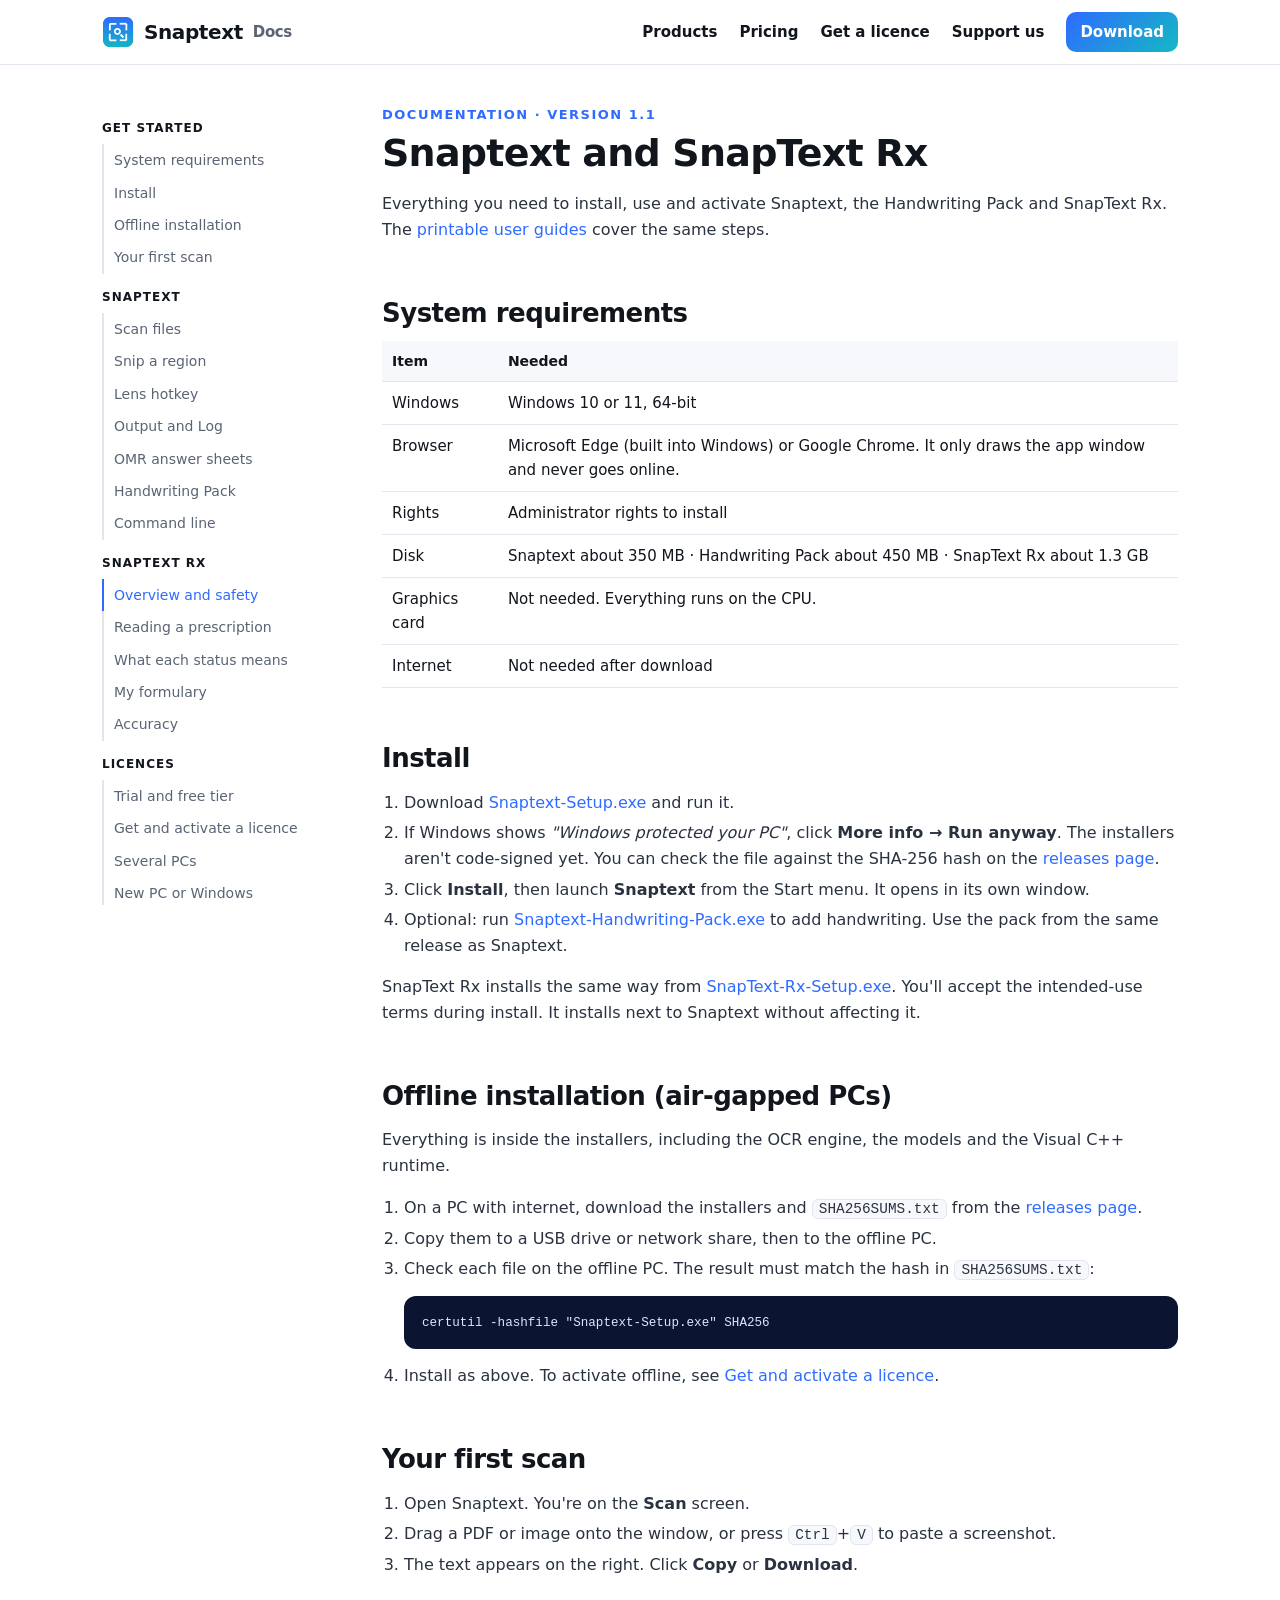
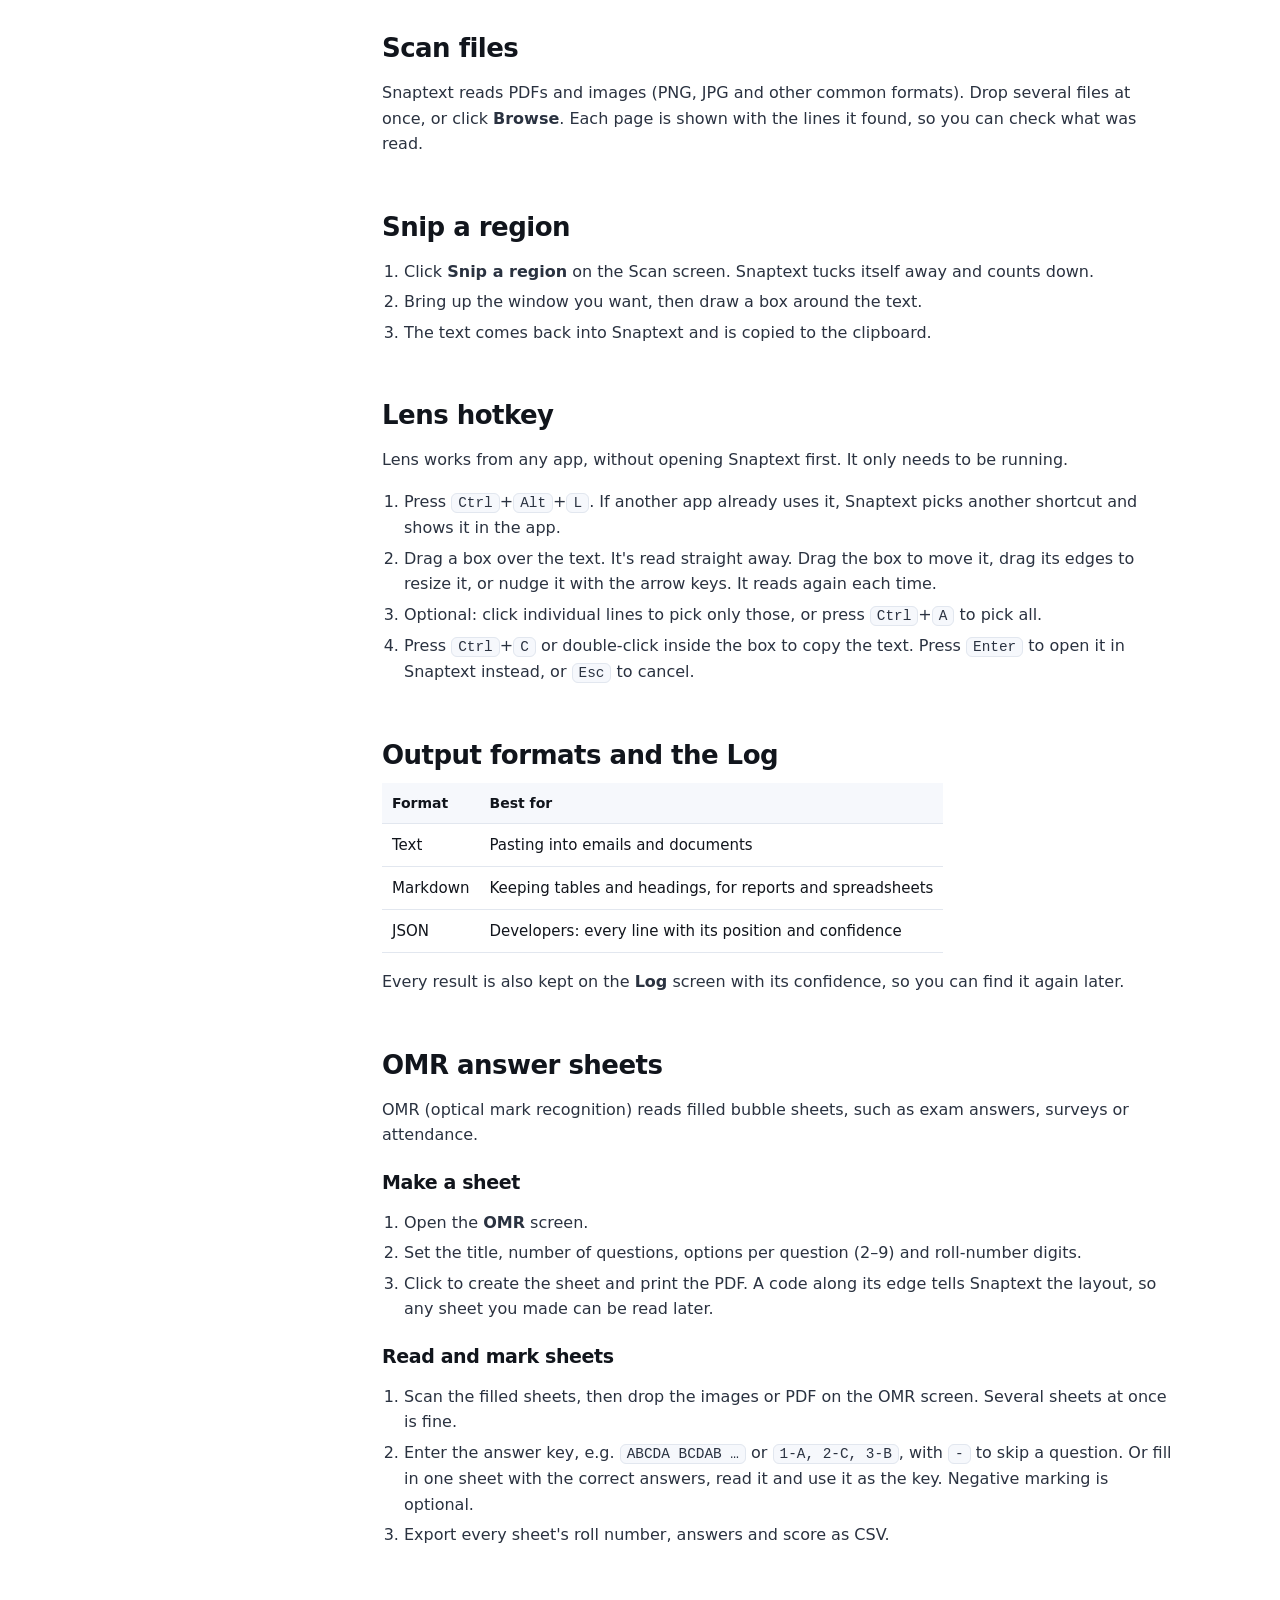
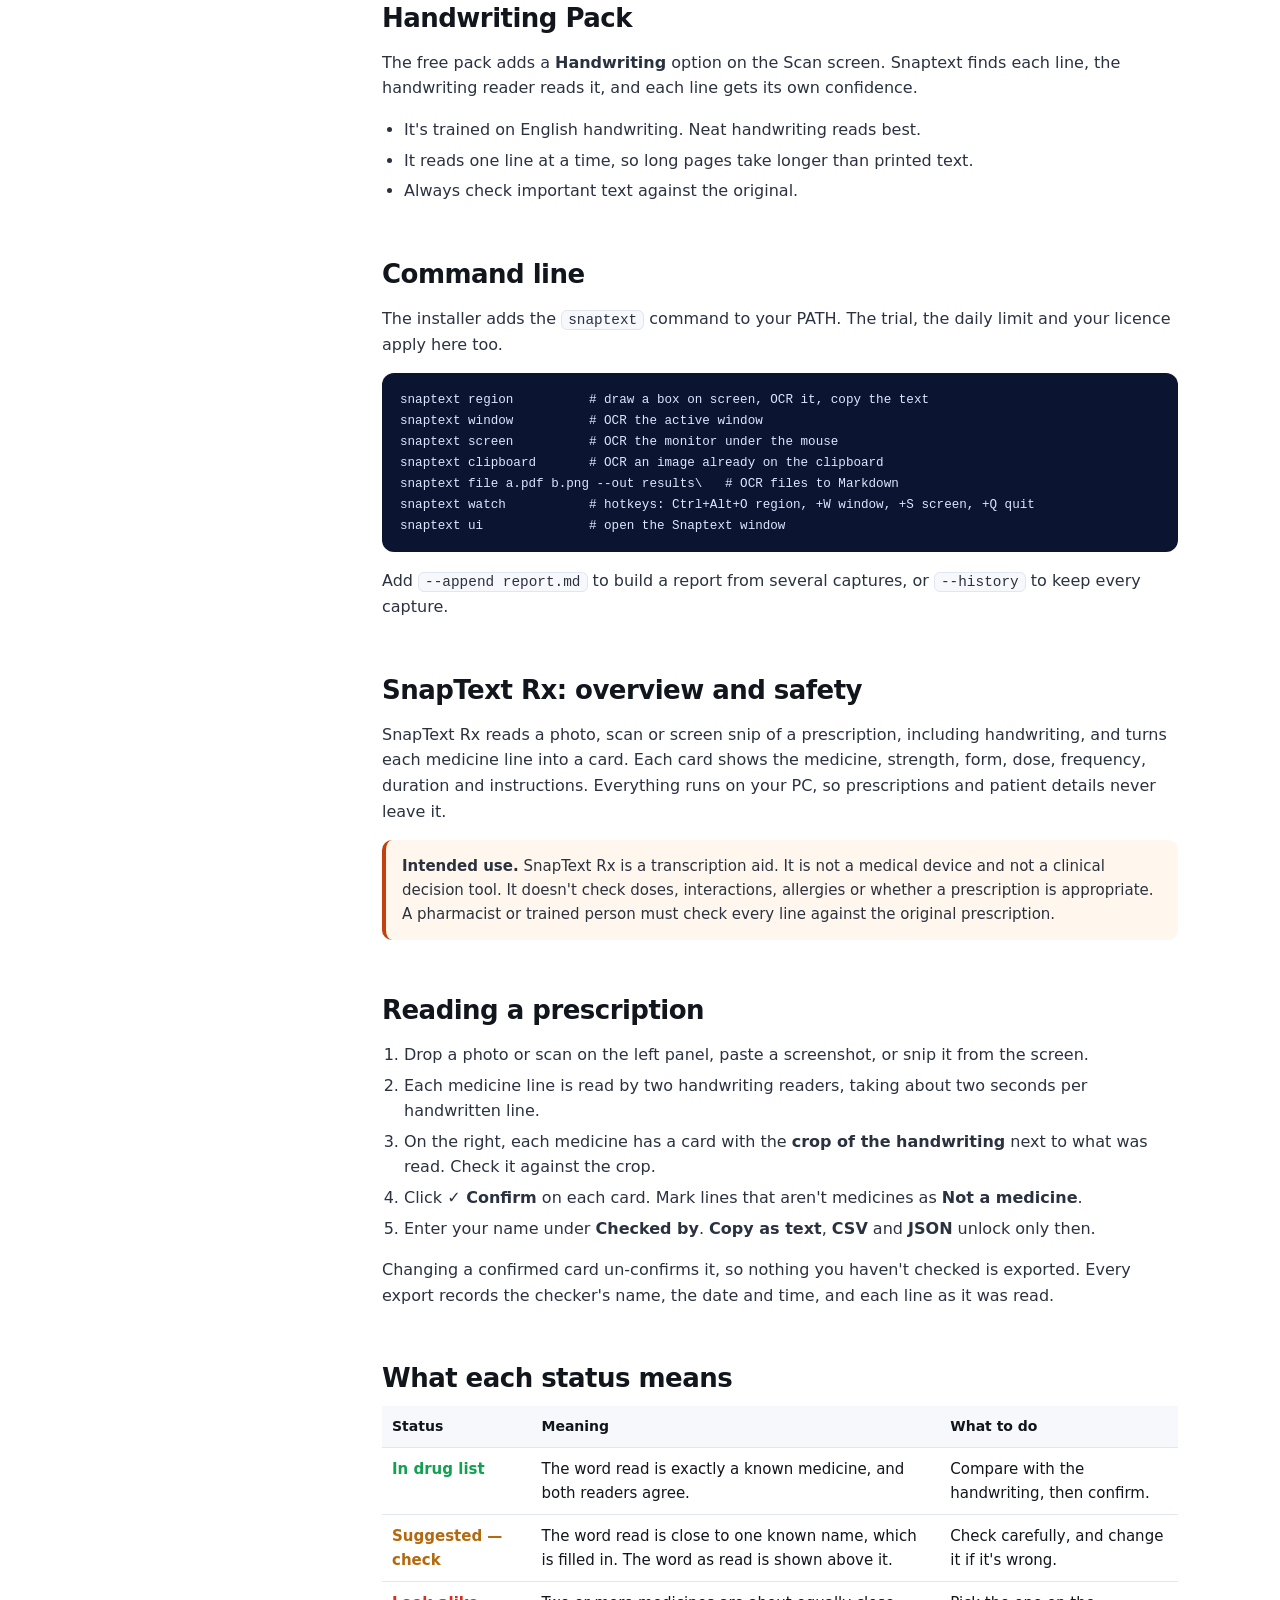
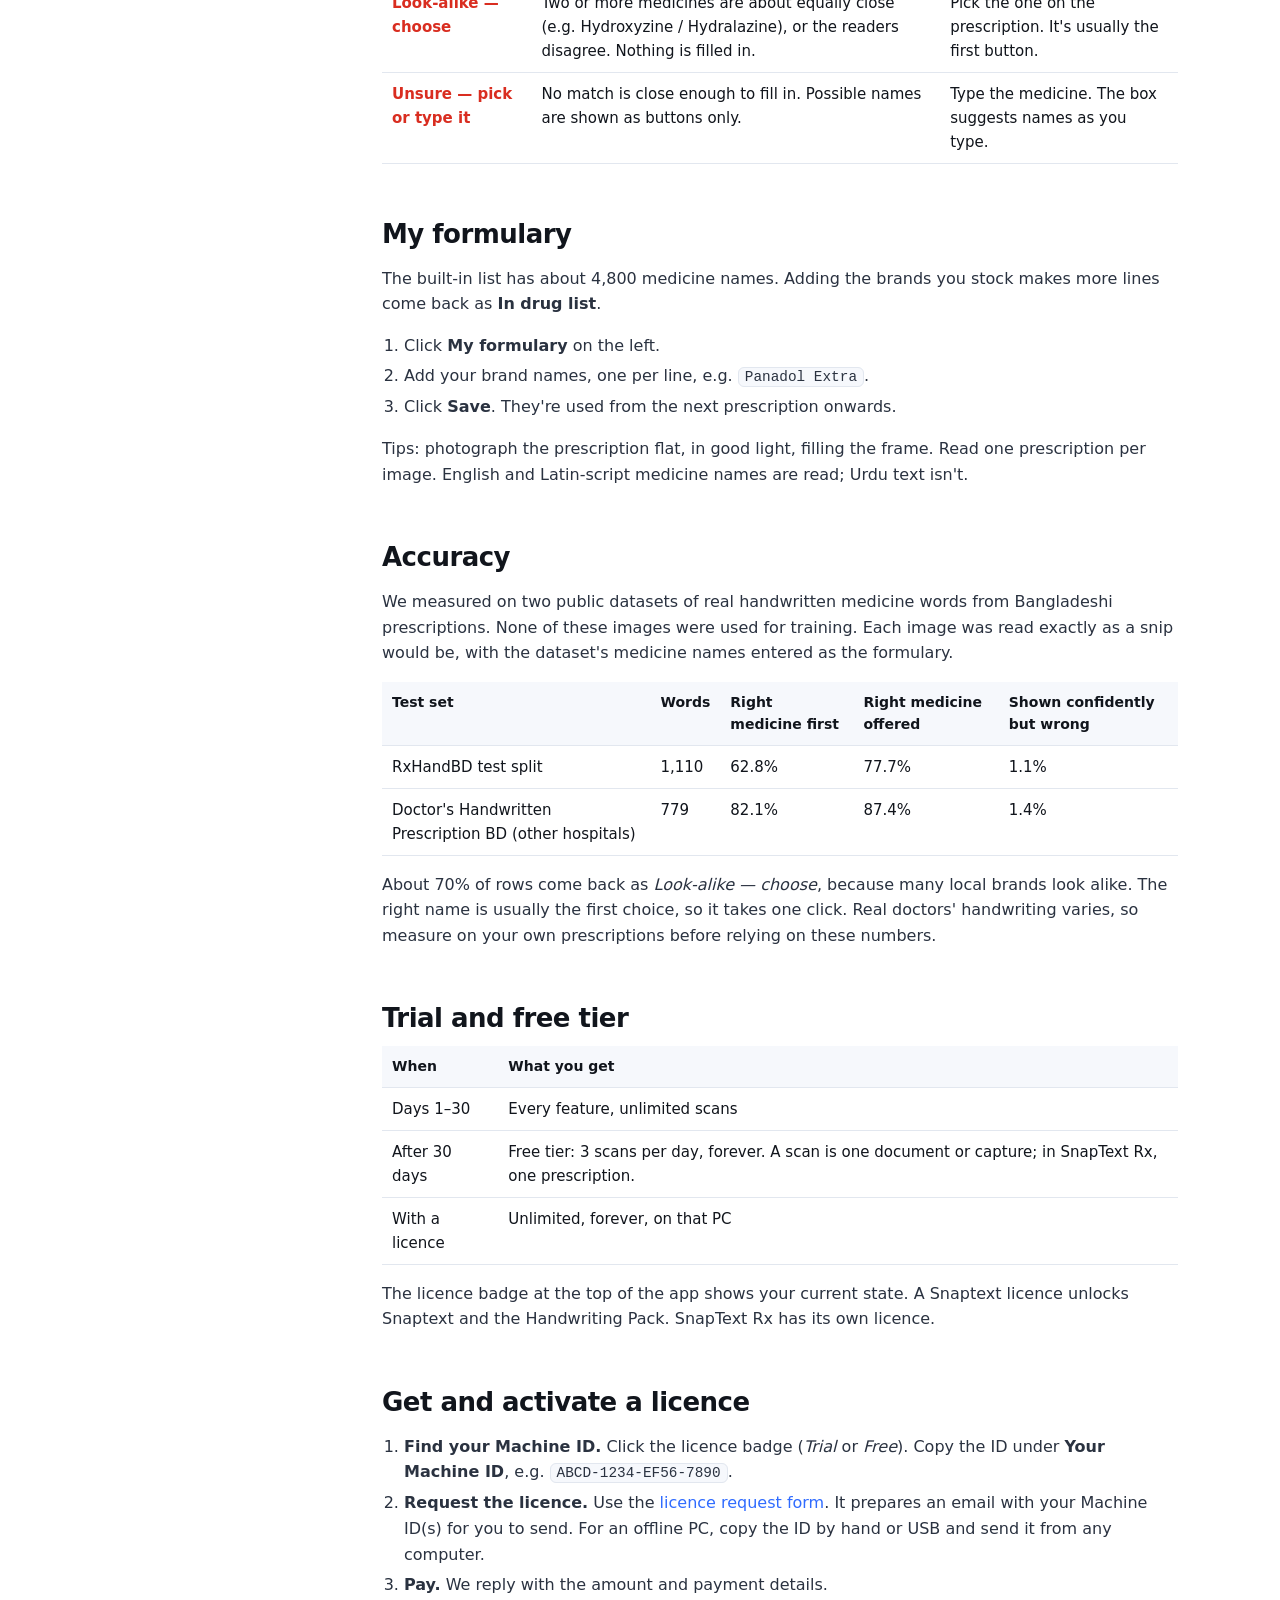
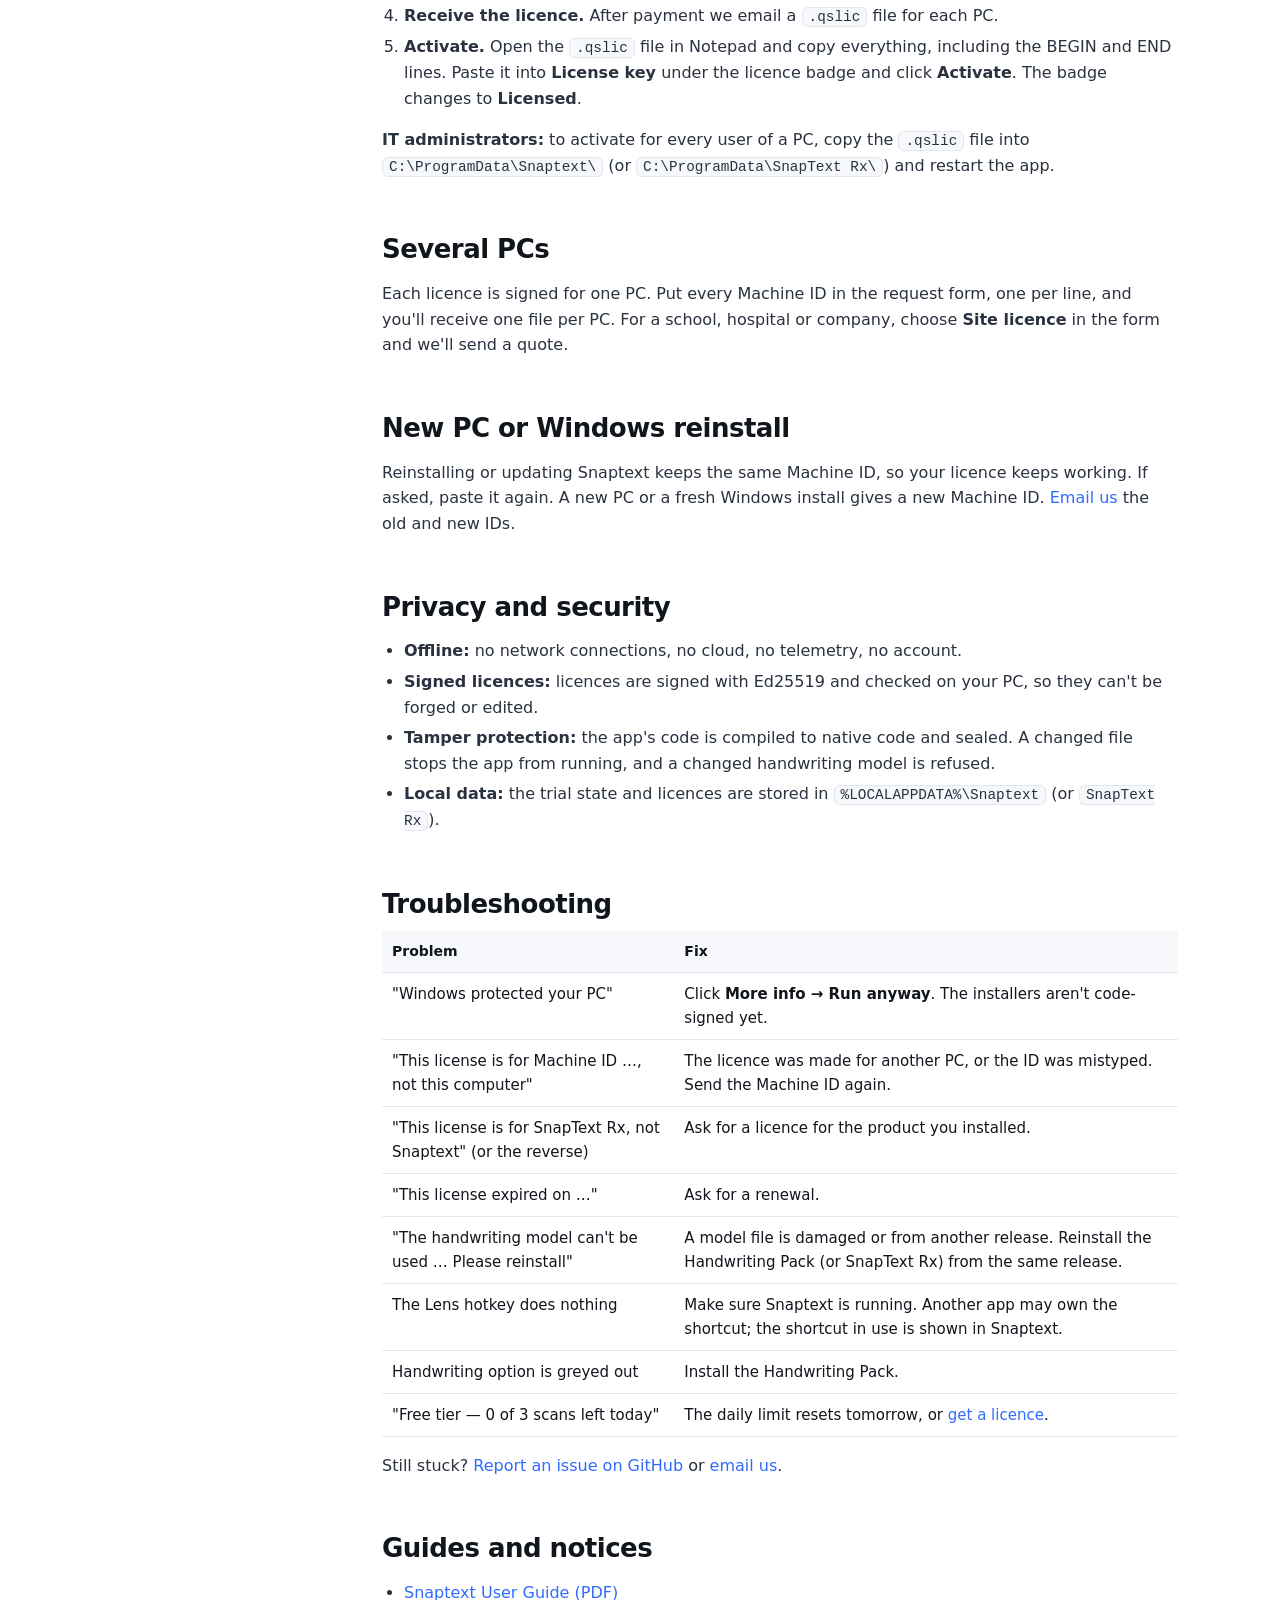
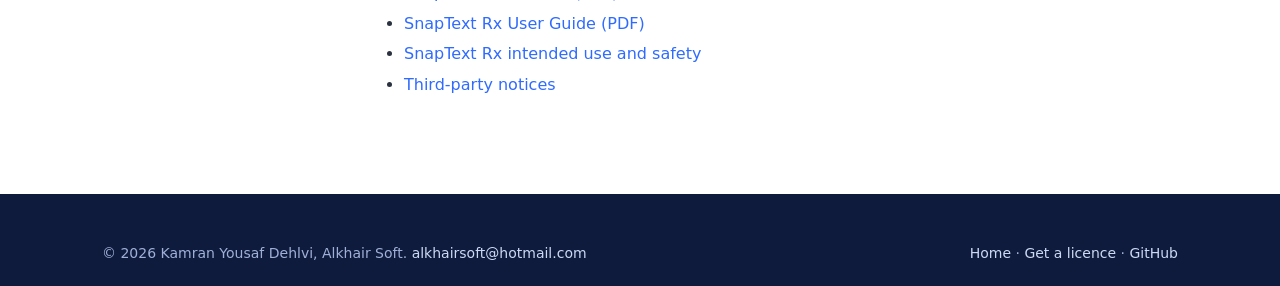
==== commit 6043706b: "Version 1.1.1; SnapText Rx download is 887 MB Co-Authored-By: Claude Opus 5.5 <noreply@anthropic.com" ====
--- a/docs.html
+++ b/docs.html
@@ -11,8 +11,8 @@
 <meta property="og:image" content="https://kamidehlvi1.github.io/snaptext/assets/snaptext.png">
 <meta name="theme-color" content="#0f1b3d">
 <link rel="icon" href="assets/snaptext.png">
-<link rel="stylesheet" href="assets/site.css?v=1.1.0">
-<script src="assets/site.js?v=1.1.0" defer></script>
+<link rel="stylesheet" href="assets/site.css?v=1.2.0">
+<script src="assets/site.js?v=1.2.0" defer></script>
 </head>
 <body>
 
--- a/assets/site.css
+++ b/assets/site.css
@@ -71,6 +71,16 @@
 .device .bar{display:flex;gap:6px;padding:6px 8px 10px}
 .device .bar i{width:11px;height:11px;border-radius:50%;background:#44507a;display:block}
 .device img{width:100%;border-radius:9px;display:block}
+.device video{width:100%;height:auto;aspect-ratio:16/9;border-radius:9px;display:block;background:#0b1430}
+.device-cap{font-size:12.5px;color:#8ea0c8;text-align:center;padding:9px 4px 2px}
+.demo-video{max-width:980px;margin:0 auto 34px;border-radius:16px;overflow:hidden;box-shadow:var(--shadow);background:#0b1430}
+.demo-video video{width:100%;height:auto;aspect-ratio:16/9;display:block}
+.shots{display:grid;grid-template-columns:1fr 1fr;gap:22px}
+.shots figure{margin:0;background:var(--card,#fff);border:1px solid var(--line);border-radius:14px;overflow:hidden}
+.shots img{width:100%;height:auto;display:block;border-bottom:1px solid var(--line)}
+.shots figcaption{padding:12px 16px 14px;font-size:15px;color:var(--muted)}
+.shots figcaption b{color:var(--ink,inherit)}
+@media(max-width:760px){.shots{grid-template-columns:1fr}}
 @media(max-width:900px){.hero .wrap{grid-template-columns:1fr;gap:34px}.hero h1{font-size:36px}.hero p.lead{font-size:17px}}
 
 /* section heads */
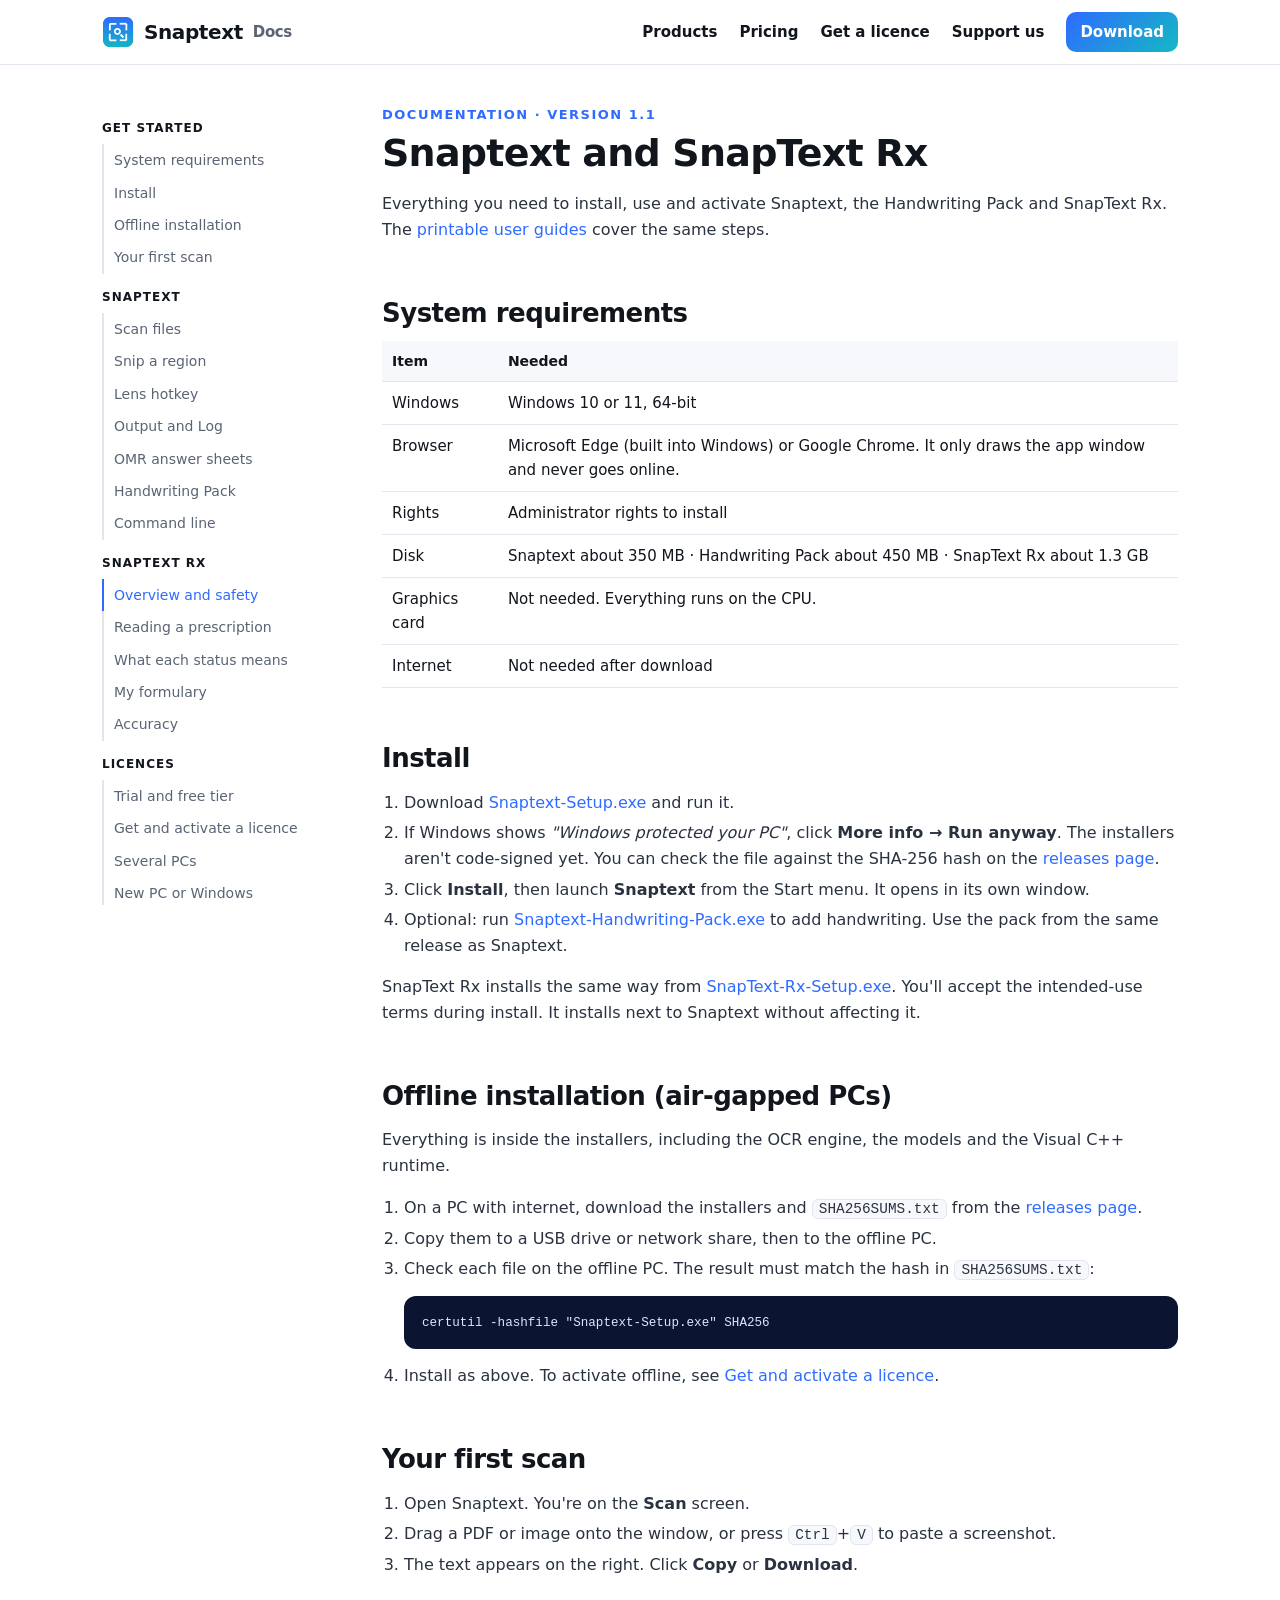
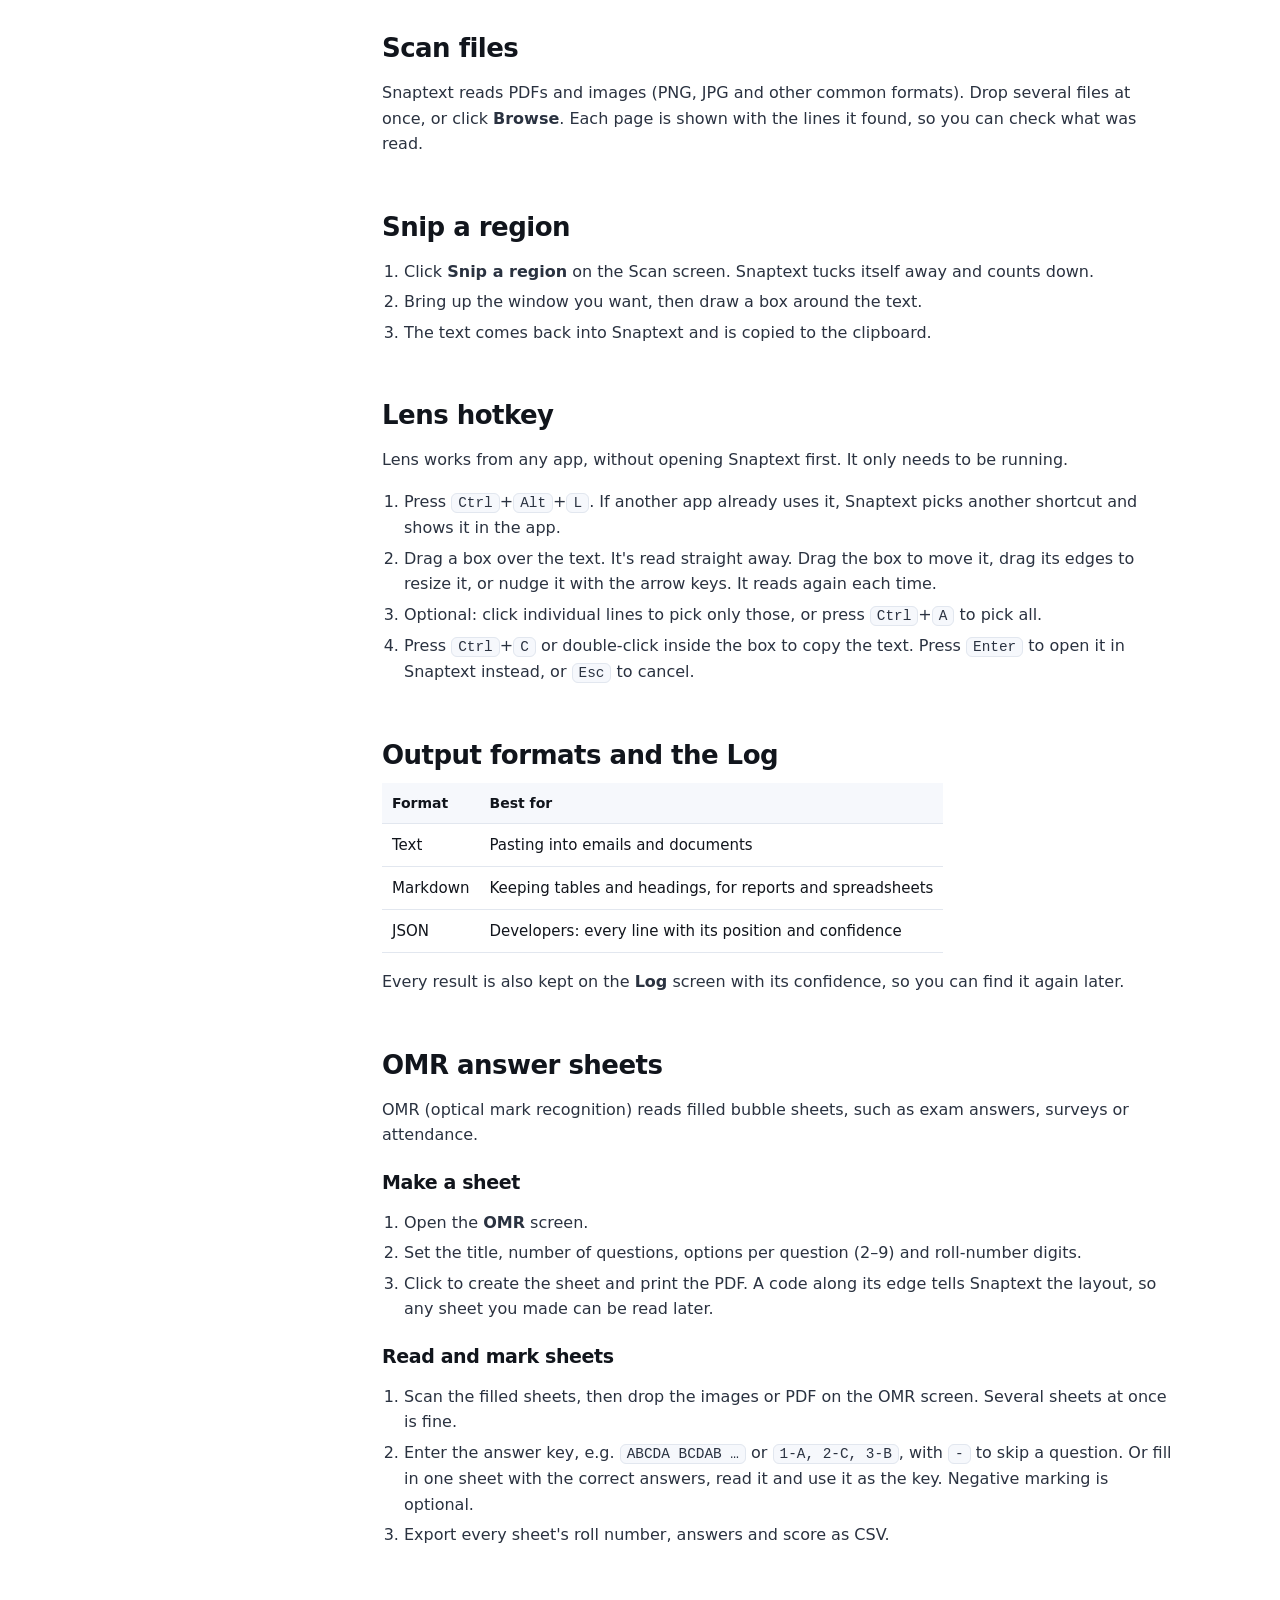
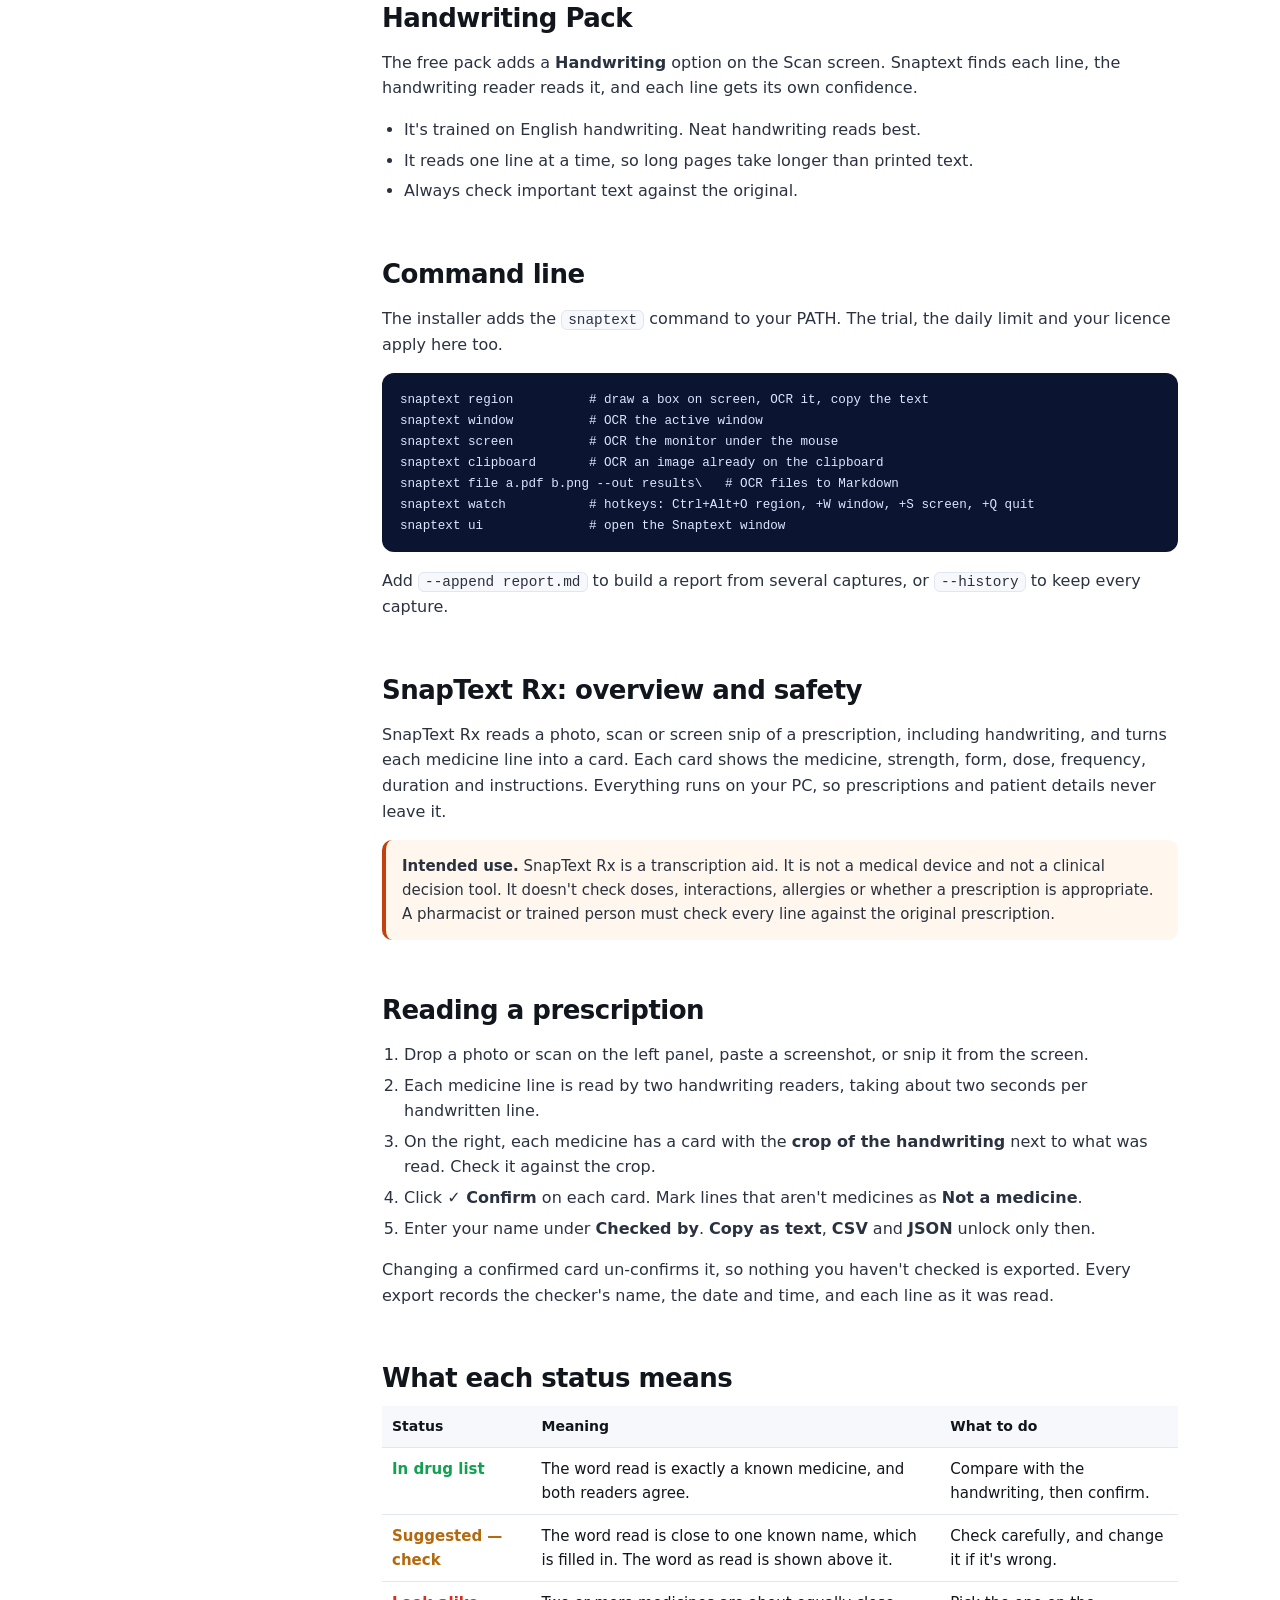
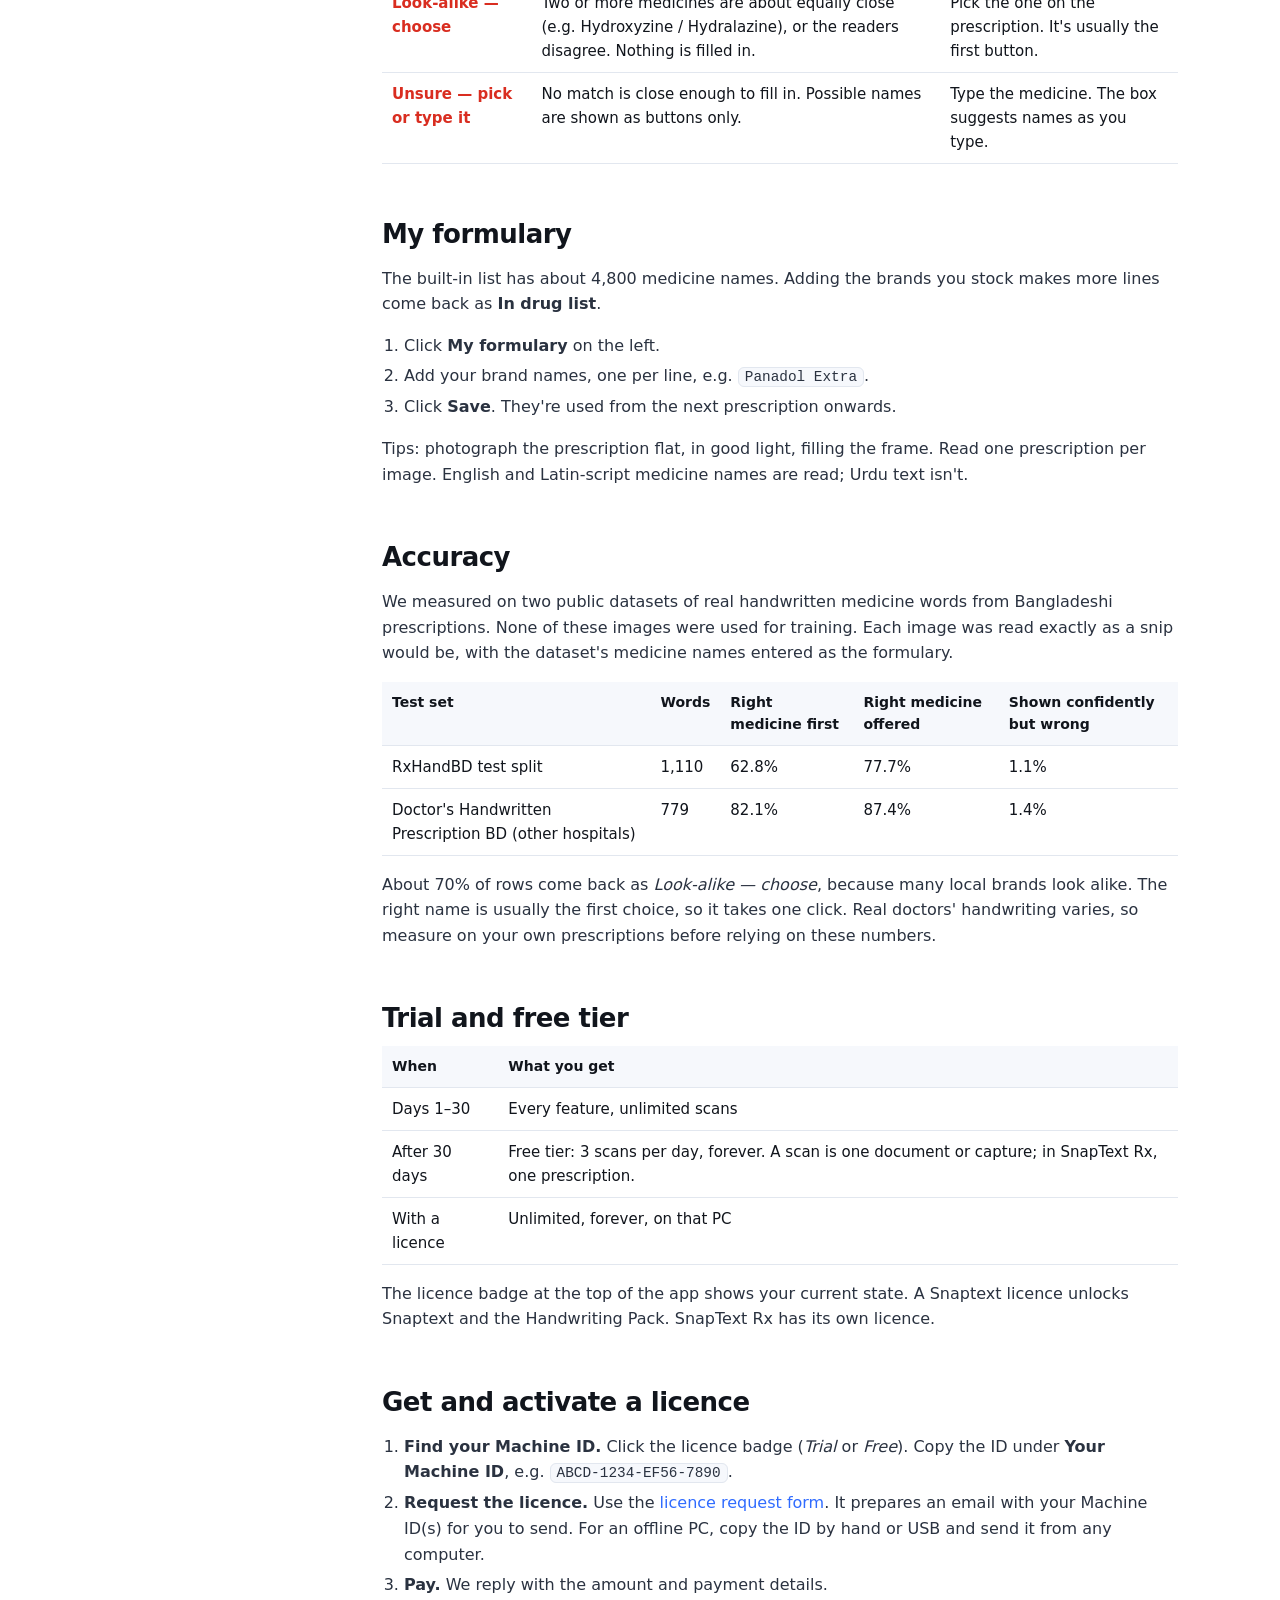
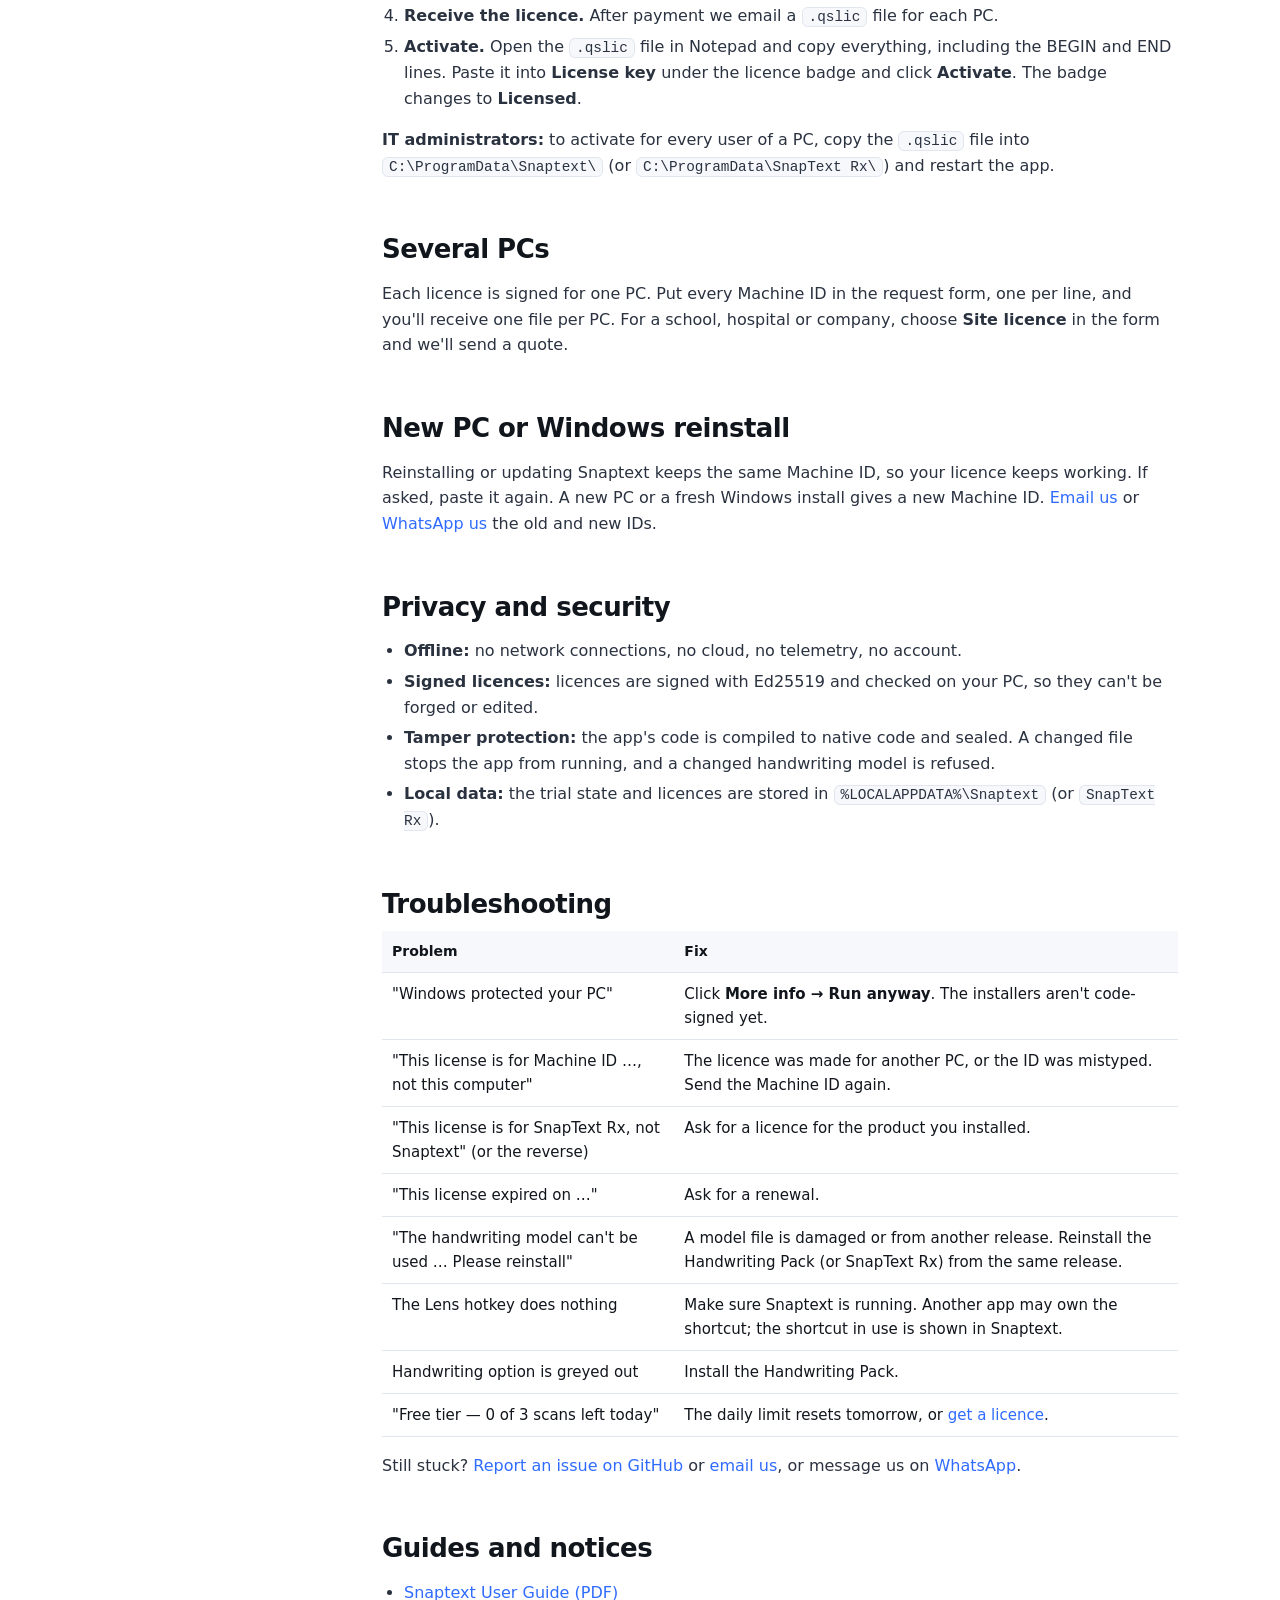
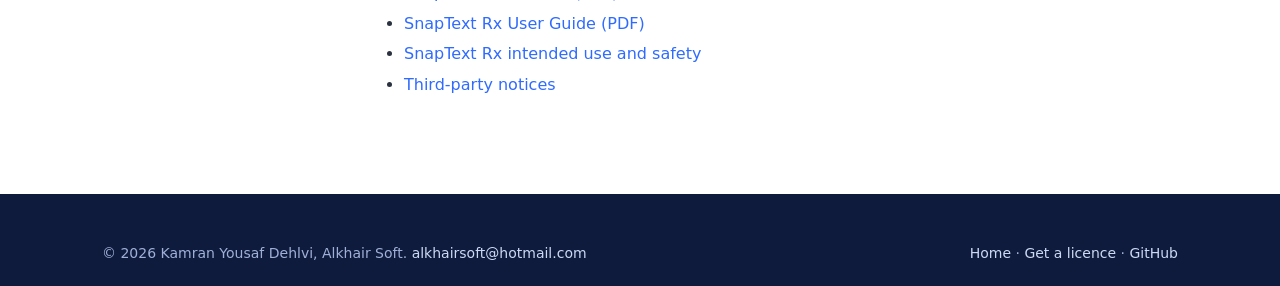
==== commit 69847a67: "Demo video at the top; WhatsApp contact Co-Authored-By: Claude Opus 5.5 <noreply@anthropic.com>" ====
--- a/docs.html
+++ b/docs.html
@@ -11,8 +11,8 @@
 <meta property="og:image" content="https://kamidehlvi1.github.io/snaptext/assets/snaptext.png">
 <meta name="theme-color" content="#0f1b3d">
 <link rel="icon" href="assets/snaptext.png">
-<link rel="stylesheet" href="assets/site.css?v=1.2.0">
-<script src="assets/site.js?v=1.2.0" defer></script>
+<link rel="stylesheet" href="assets/site.css?v=1.3.0">
+<script src="assets/site.js?v=1.3.0" defer></script>
 </head>
 <body>
 
@@ -234,7 +234,7 @@
     <p>Each licence is signed for one PC. Put every Machine ID in the request form, one per line, and you'll receive one file per PC. For a school, hospital or company, choose <b>Site licence</b> in the form and we'll send a quote.</p>
 
     <h2 id="moving">New PC or Windows reinstall</h2>
-    <p>Reinstalling or updating Snaptext keeps the same Machine ID, so your licence keeps working. If asked, paste it again. A new PC or a fresh Windows install gives a new Machine ID. <a data-mail="Snaptext licence transfer" href="#">Email us</a> the old and new IDs.</p>
+    <p>Reinstalling or updating Snaptext keeps the same Machine ID, so your licence keeps working. If asked, paste it again. A new PC or a fresh Windows install gives a new Machine ID. <a data-mail="Snaptext licence transfer" href="#">Email us</a> or <a data-wa="Snaptext licence transfer. Old Machine ID: , new Machine ID: " href="#">WhatsApp us</a> the old and new IDs.</p>
 
     <!-- ======================= MORE ======================= -->
     <h2 id="privacy">Privacy and security</h2>
@@ -257,7 +257,7 @@
       <tr><td>Handwriting option is greyed out</td><td>Install the Handwriting Pack.</td></tr>
       <tr><td>"Free tier — 0 of 3 scans left today"</td><td>The daily limit resets tomorrow, or <a href="index.html#licence">get a licence</a>.</td></tr>
     </table>
-    <p>Still stuck? <a data-gh="issues" href="#">Report an issue on GitHub</a> or <a data-mail="Snaptext help" href="#">email us</a>.</p>
+    <p>Still stuck? <a data-gh="issues" href="#">Report an issue on GitHub</a> or <a data-mail="Snaptext help" href="#">email us</a>, or message us on <a data-wa="Hello, I need help with Snaptext." href="#">WhatsApp</a>.</p>
 
     <h2 id="downloads">Guides and notices</h2>
     <ul>
--- a/assets/site.css
+++ b/assets/site.css
@@ -36,6 +36,8 @@
 .btn.line{background:#fff;color:var(--ink);border-color:var(--line)}
 .btn.line:hover{border-color:var(--brand);color:var(--brand)}
 .btn.dark{background:var(--ink);color:#fff}
+.btn.wa{background:#25d366;color:#fff;border-color:#25d366}
+.btn.wa:hover{background:#1ebe5b}
 .btn.small{padding:8px 14px;font-size:14px;border-radius:10px}
 .btn svg{width:18px;height:18px;flex:none}
 .btn[aria-disabled="true"]{opacity:.5;pointer-events:none}
@@ -73,8 +75,14 @@
 .device img{width:100%;border-radius:9px;display:block}
 .device video{width:100%;height:auto;aspect-ratio:16/9;border-radius:9px;display:block;background:#0b1430}
 .device-cap{font-size:12.5px;color:#8ea0c8;text-align:center;padding:9px 4px 2px}
-.demo-video{max-width:980px;margin:0 auto 34px;border-radius:16px;overflow:hidden;box-shadow:var(--shadow);background:#0b1430}
-.demo-video video{width:100%;height:auto;aspect-ratio:16/9;display:block}
+.hero .wrap{grid-template-columns:.88fr 1.12fr}
+.device .bar span{margin-left:auto;font-size:12px;color:#8ea0c8;letter-spacing:.2px}
+.vwrap{position:relative}
+.sound{position:absolute;left:14px;bottom:14px;display:inline-flex;align-items:center;gap:8px;border:0;cursor:pointer;
+  font-family:inherit;font-size:14px;font-weight:600;line-height:1;color:#fff;background:rgba(10,16,32,.82);padding:11px 16px 11px 13px;border-radius:999px;
+  box-shadow:0 6px 18px rgba(0,0,0,.35);backdrop-filter:blur(6px)}
+.sound:hover{background:var(--brand)}
+.sound svg{width:16px;height:16px}
 .shots{display:grid;grid-template-columns:1fr 1fr;gap:22px}
 .shots figure{margin:0;background:var(--card,#fff);border:1px solid var(--line);border-radius:14px;overflow:hidden}
 .shots img{width:100%;height:auto;display:block;border-bottom:1px solid var(--line)}
